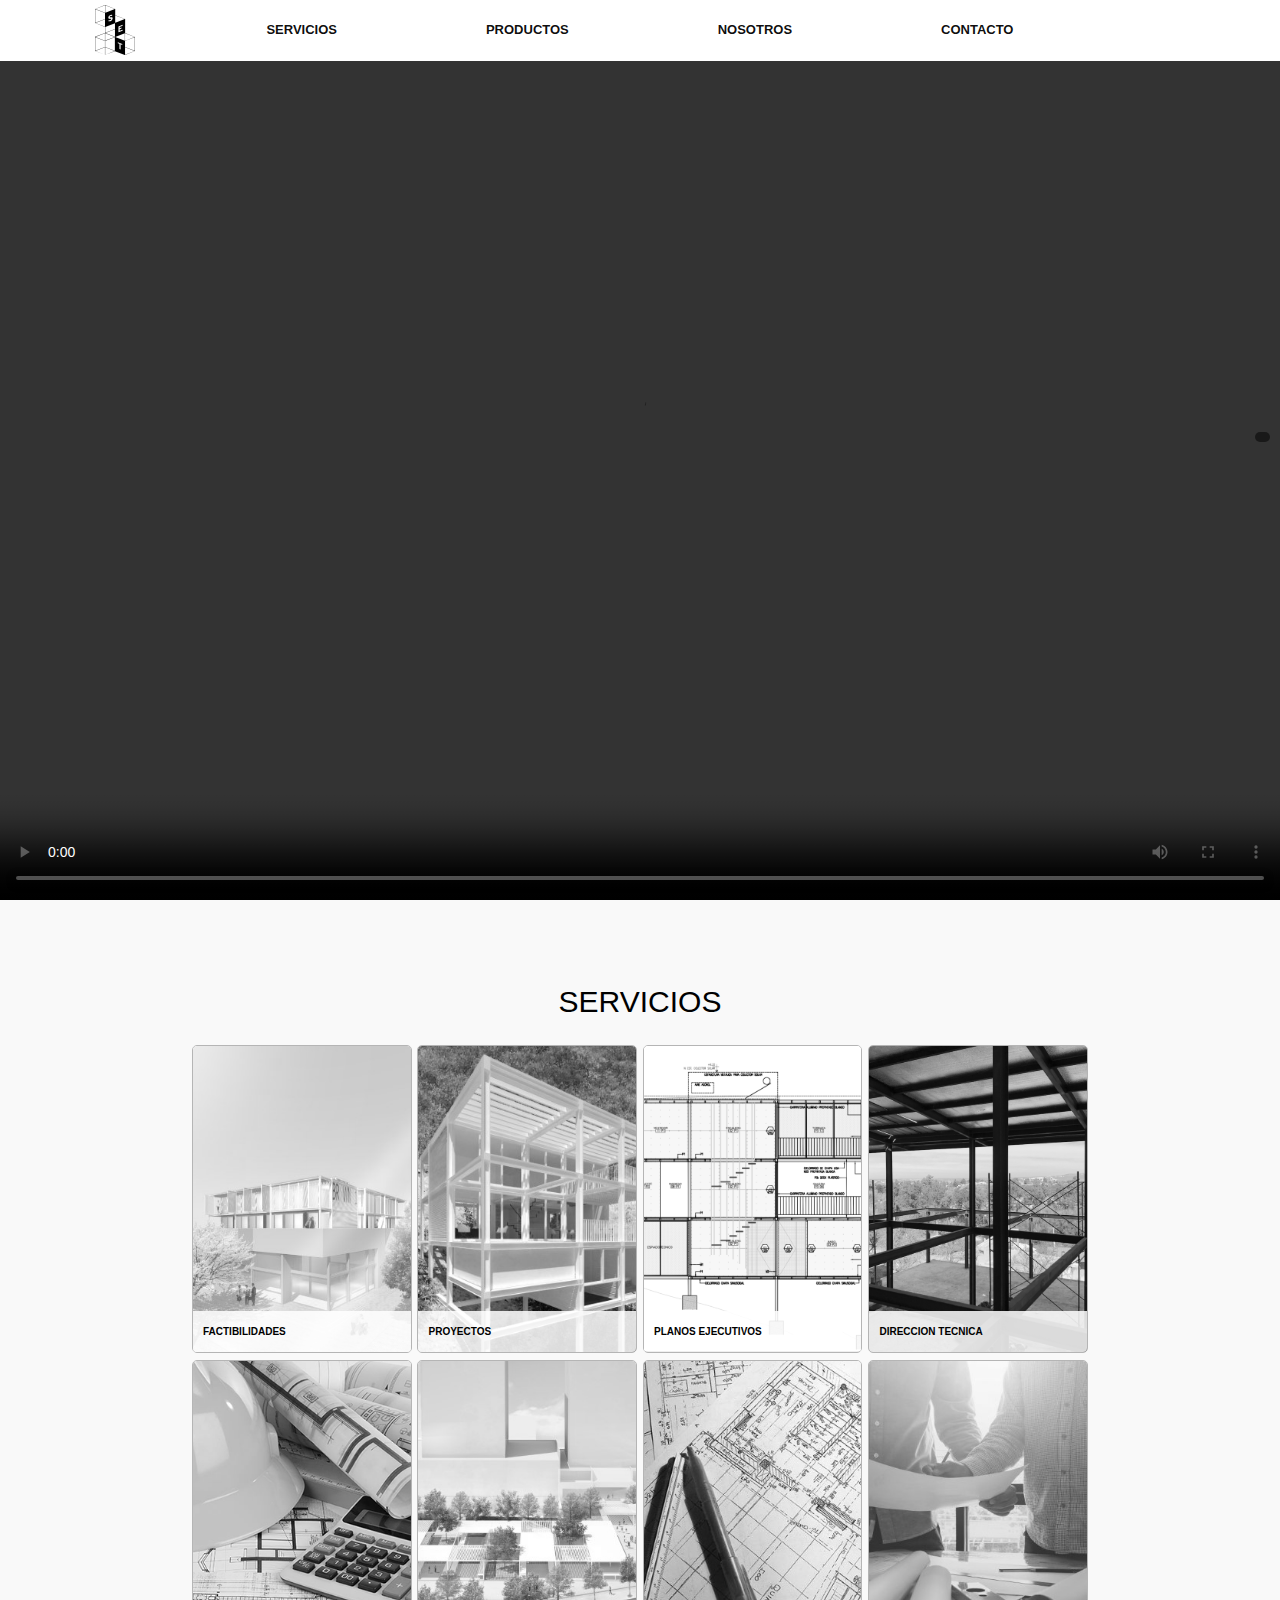
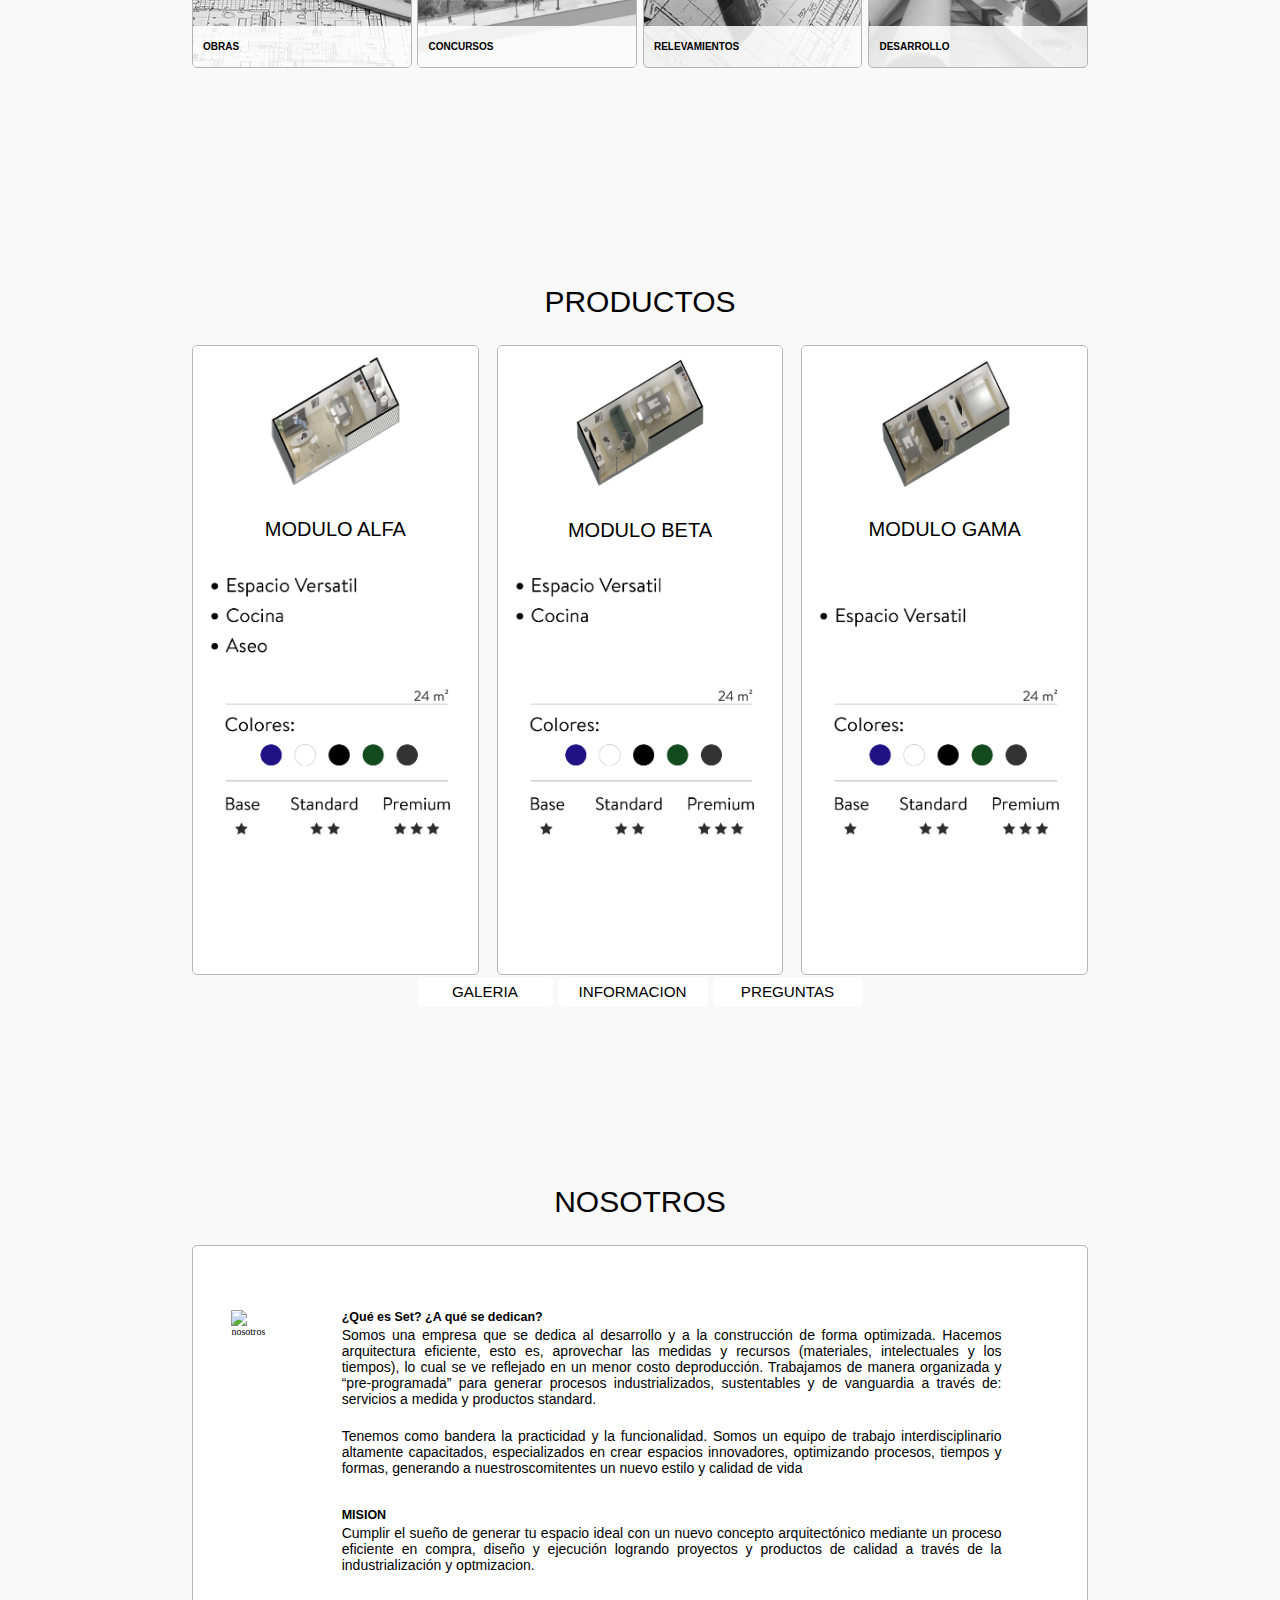
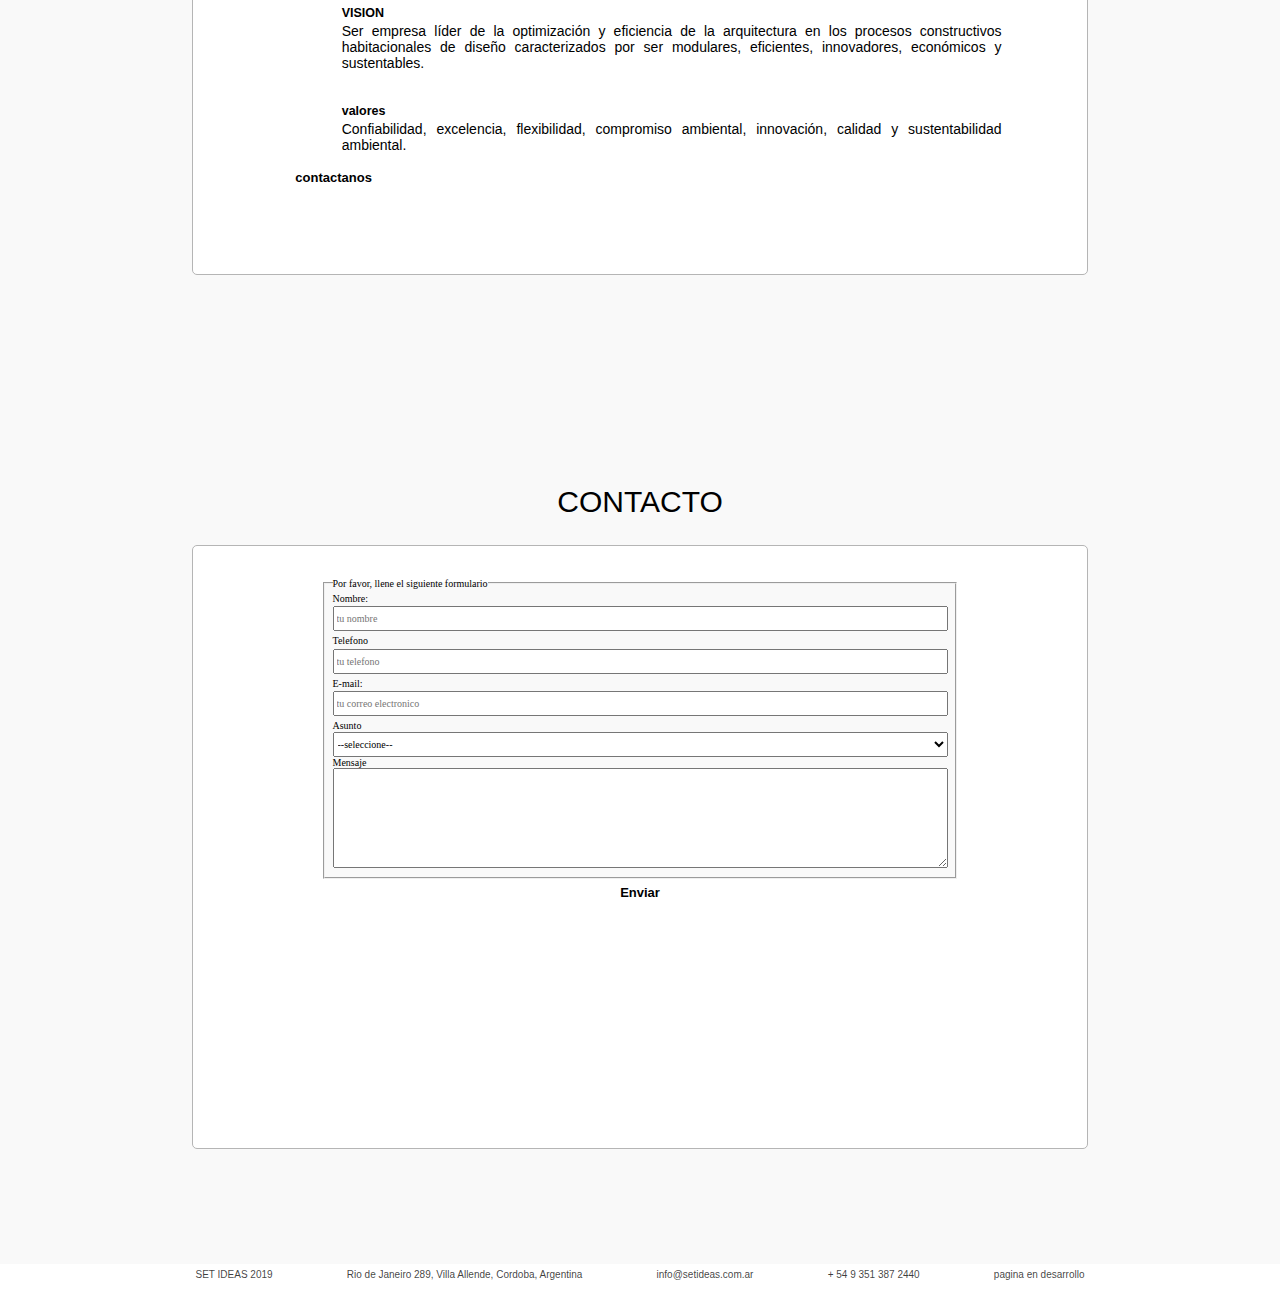
==== index.html @ 8ac25528 "pagina terminada" ====
<!DOCTYPE html>
<html lang="en">
    <head>
      <meta charset="UTF-8">
      <meta HTTP-EQUIV="Refresh" CONTENT="3600">
      <meta http-equiv="cache-control" content="no-cache"/>
      <meta name="viewport" content="width=device-width, initial-scale=1.0">
      <meta http-equiv="X-UA-Compatible" content="ie=edge">
      <script src="https://kit.fontawesome.com/c4a1bee649.js"></script>
      <script src="js/jquery-3.4.1.min.js"></script>
      <script src="js/lightbox.js"></script>
      <script src="js/functions.js"></script>
      <script>lightbox.option({'wrapAround': true})</script>
      <link rel="icon" type="image/png" href="img/setfiles/logo.png">
      <link rel="stylesheet" href="css/normalize.css">
      <link rel="stylesheet" href="css/lightbox.css">
      <link rel="stylesheet" type="text/css" href="css/style.css?1.0" media="all" >
      <title>SET.Ideas</title>
    </head>

    <body>
      <div class="barra">
        <a href="#" id="pos0">
          <img class="logo" src="img/setfiles/logo.svg" alt="set ideas">
        </a>
        <div class="contenedor-barra">
          <nav>
            <a href="#servicios" id="pos1" >servicios</a>
            <a href="#modulos" id="pos2" >productos</a>
            <a href="#nosotros" id="pos3" >nosotros</a>
            <a href="#contacto" id="pos4" >contacto</a>
          </nav>
        </div>
        <i class="fas fa-bars burger"></i>
      </div>

      <header>
        <div class="fondo"></div>
        <video class="video" loop autoplay controls>
          <source src="img/setfiles/SET.MP4" type="video/MP4">
          <source src="img/setfiles/SET.webm" type="video/webm">
          <source src="img/setfiles/SET.ogv" type="video/ogv">
        </video>
      </header>

      <div class="redes column">
        <a target="_blank" href="https://www.instagram.com/set.ideas/"><i class="fab fa-instagram"></i></a>
        <a target="_blank" href="https://www.facebook.com/setideas/"><i class="fab fa-facebook-square"></i></a>
        <a target="_blank" href="https://api.whatsapp.com/send?phone=5493513872440"><i class="fab fa-whatsapp"></i></a>
      </div>

      <section class="servicios" id="servicios">
        <div class="invisibilidad"></div>
        <h1 class="titulo-movil">servicios</h1>
        <div class="contenedor contenedor-cajas">

          <div class="caja foto columnas-4" id="factibilidades">
            <img src="img/setfiles/factibilidades.jpg" alt="">
            <h4>factibilidades</h4>
            <div class="scroll carpeta" style="display: none">

              <div class="galeria">
                <h3 class="texto-galeria">Edificio en altura</h3>
                <div class="imagenes" style="display: none">
                  <a href="img/galerias/1factibilidades/Edificioenaltura/EFA-PLANTA_page-0001.jpg" data-lightbox="Edificioenaltura">
                    <img src="img/thumbs/1factibilidades/Edificioenaltura/01.jpg" alt="">
                  </a>
                  <a href="img/galerias/1factibilidades/Edificioenaltura/EFA-RENDER-01.jpg" data-lightbox="Edificioenaltura">
                    <img src="img/thumbs/1factibilidades/Edificioenaltura/02.jpg" alt="">
                  </a>
                </div>
              </div>
              <!-- Edificioenaltura -->

              <div class="galeria">
                <h3 class="texto-galeria">Emprendimiento residencia</h3>
                <div class="imagenes" style="display: none">
                  <a href="img/galerias/1factibilidades/EmprendimientoResidencial/CRS-DPTOS_page-0001.jpg" data-lightbox="EmprendimientoResidencial">
                    <img src="img/thumbs/1factibilidades/EmprendimientoResidencial/01.jpg" alt="">
                  </a>
                  <a href="img/galerias/1factibilidades/EmprendimientoResidencial/CRS-JPG-01.jpg" data-lightbox="EmprendimientoResidencial">
                    <img src="img/thumbs/1factibilidades/EmprendimientoResidencial/02.jpg" alt="">
                  </a>
                  <a href="img/galerias/1factibilidades/EmprendimientoResidencial/CRS-PLANIMETRIA_page-0001.jpg" data-lightbox="EmprendimientoResidencial">
                    <img src="img/thumbs/1factibilidades/EmprendimientoResidencial/03.jpg" alt="">
                  </a>
                  <a href="img/galerias/1factibilidades/EmprendimientoResidencial/CRS-PLANIMETRIA-01_page-0001.jpg" data-lightbox="EmprendimientoResidencial">
                    <img src="img/thumbs/1factibilidades/EmprendimientoResidencial/04.jpg" alt="">
                  </a>
                  <a href="img/galerias/1factibilidades/EmprendimientoResidencial/CRS-PLANTA COMPLEJO_page-0001.jpg" data-lightbox="EmprendimientoResidencial">
                    <img src="img/thumbs/1factibilidades/EmprendimientoResidencial/05.jpg" alt="">
                  </a>
                  <a href="img/galerias/1factibilidades/EmprendimientoResidencial/CRS-PLANTAS_page-0001.jpg" data-lightbox="EmprendimientoResidencial">
                    <img src="img/thumbs/1factibilidades/EmprendimientoResidencial/06.jpg" alt="">
                  </a>
                  <a href="img/galerias/1factibilidades/EmprendimientoResidencial/CRS-SKP-DPTOS-02.jpg" data-lightbox="EmprendimientoResidencial">
                    <img src="img/thumbs/1factibilidades/EmprendimientoResidencial/07.jpg" alt="">
                  </a>
                  <a href="img/galerias/1factibilidades/EmprendimientoResidencial/CRS-SKP-DPTOS-07.jpg" data-lightbox="EmprendimientoResidencial">
                    <img src="img/thumbs/1factibilidades/EmprendimientoResidencial/08.jpg" alt="">
                  </a>
                  <a href="img/galerias/1factibilidades/EmprendimientoResidencial/CRS-SKP-DPTOS-09.jpg" data-lightbox="EmprendimientoResidencial">
                    <img src="img/thumbs/1factibilidades/EmprendimientoResidencial/09.jpg" alt="">
                  </a>
                </div>
              </div>
              <!-- EmprendimientoResidencial -->

              <div class="galeria">
                <h3 class="texto-galeria">factibilidad comercial</h3>
                <div class="imagenes" style="display: none">
                  <a href="img/galerias/1factibilidades/FactibilidadComercial/2.jpg" data-lightbox="FactibilidadComercial">
                    <img src="img/thumbs/1factibilidades/FactibilidadComercial/01.jpg" alt="">
                  </a>
                  <a href="img/galerias/1factibilidades/FactibilidadComercial/LCD-IMAGEN-01_nombre.jpg" data-lightbox="FactibilidadComercial">
                    <img src="img/thumbs/1factibilidades/FactibilidadComercial/02.jpg" alt="">
                  </a>
                  <a href="img/galerias/1factibilidades/FactibilidadComercial/LCD-IMAGEN-02.jpg" data-lightbox="FactibilidadComercial">
                    <img src="img/thumbs/1factibilidades/FactibilidadComercial/03.jpg" alt="">
                  </a>
                  <a href="img/galerias/1factibilidades/FactibilidadComercial/LCD-IMAGEN-03.jpg" data-lightbox="FactibilidadComercial">
                    <img src="img/thumbs/1factibilidades/FactibilidadComercial/04.jpg" alt="">
                  </a>
                </div>
              </div>
              <!-- FactibilidadComercial -->

            </div>
            <div class="scroll" style="display: none">
              <h4>factibilidades</h4>
              <p>Entendemos de normativas, ordenanzas y limitaciones de los lotes. Con ello, establecemos cual es el verdadero y más rentable plan de acción para cada sitio. Trabajamos para comprender cuáles son las reales posibilidades del lote y su máxima capacidad de apropiación</p>
            </div>
          </div>

          <div class="caja foto columnas-4" id="proyectos">
            <img src="img/setfiles/proyectos.jpg" alt="">
            <h4>proyectos</h4>
            <div class="scroll carpeta" style="display: none">

              <div class="galeria">
                <h3 class="texto-galeria">casa cumbres</h3>
                <div class="imagenes" style="display: none">
                  <a href="/img/galerias/2proyectos/CasaCumbres/CG_AXO_DESPIEZADA_page-0001.jpg" data-lightbox="CasaCumbres">
                    <img src="/img/thumbs/2proyectos/CasaCumbres/01.jpg" alt="">
                  </a>
                  <a href="/img/galerias/2proyectos/CasaCumbres/CG_AXO_page-0001.jpg" data-lightbox="CasaCumbres">
                    <img src="/img/thumbs/2proyectos/CasaCumbres/02.jpg" alt="">
                  </a>
                  <a href="/img/galerias/2proyectos/CasaCumbres/Exterior_03.jpg" data-lightbox="CasaCumbres">
                    <img src="/img/thumbs/2proyectos/CasaCumbres/03.jpg" alt="">
                  </a>
                  <a href="/img/galerias/2proyectos/CasaCumbres/IMG_1977.jpg" data-lightbox="CasaCumbres">
                    <img src="/img/thumbs/2proyectos/CasaCumbres/04.jpg" alt="">
                  </a>
                  <a href="/img/galerias/2proyectos/CasaCumbres/IMG_7592.jpg" data-lightbox="CasaCumbres">
                    <img src="/img/thumbs/2proyectos/CasaCumbres/05.jpg" alt="">
                  </a>
                  <a href="/img/galerias/2proyectos/CasaCumbres/IMG_7596.jpg" data-lightbox="CasaCumbres">
                    <img src="/img/thumbs/2proyectos/CasaCumbres/06.jpg" alt="">
                  </a>
                  <a href="/img/galerias/2proyectos/CasaCumbres/Interior_06.jpg" data-lightbox="CasaCumbres">
                    <img src="/img/thumbs/2proyectos/CasaCumbres/07.jpg" alt="">
                  </a>
                  <a href="/img/galerias/2proyectos/CasaCumbres/Interior_07.jpg" data-lightbox="CasaCumbres">
                    <img src="/img/thumbs/2proyectos/CasaCumbres/08.jpg" alt="">
                  </a>
                  <a href="/img/galerias/2proyectos/CasaCumbres/Interior_08.jpg" data-lightbox="CasaCumbres">
                    <img src="/img/thumbs/2proyectos/CasaCumbres/09.jpg" alt="">
                  </a>
                </div>
              </div>
              <!-- casa cumbres -->

              <div class="galeria">
                <h3 class="texto-galeria">casa lam</h3>
                <div class="imagenes" style="display: none">
                  <a href="/img/galerias/2proyectos/CasaLam/2016-03-15 10.54.00.jpg" data-lightbox="casalam">
                    <img src="/img/thumbs/2proyectos/CasaLam/01.jpg" alt="">
                  </a>
                  <a href="/img/galerias/2proyectos/CasaLam/CASA LAM FOTO 1.jpg" data-lightbox="casalam">
                    <img src="/img/thumbs/2proyectos/CasaLam/02.jpg" alt="">
                  </a>
                  <a href="/img/galerias/2proyectos/CasaLam/CASA LAM INTERIOR.jpg" data-lightbox="casalam">
                    <img src="/img/thumbs/2proyectos/CasaLam/03.jpg" alt="">
                  </a>
                  <a href="/img/galerias/2proyectos/CasaLam/CASA LAM PLANTA.jpg" data-lightbox="casalam">
                    <img src="/img/thumbs/2proyectos/CasaLam/04.jpg" alt="">
                  </a>
                  <a href="/img/galerias/2proyectos/CasaLam/Foto 26-8-17 12 47 47.jpg" data-lightbox="casalam">
                    <img src="/img/thumbs/2proyectos/CasaLam/05.jpg" alt="">
                  </a>
                  <a href="/img/galerias/2proyectos/CasaLam/Foto 26-8-17 12 49 15.jpg" data-lightbox="casalam">
                    <img src="/img/thumbs/2proyectos/CasaLam/06.jpg" alt="">
                  </a>
                </div>
              </div>
              <!-- casalam -->

              <div class="galeria">
                <h3 class="texto-galeria">casa montaña</h3>
                <div class="imagenes" style="display: none">
                  <a href="/img/galerias/2proyectos/Casamontana/00-CTG_page-0001.jpg" data-lightbox="casamontaña">
                    <img src="/img/thumbs/2proyectos/Casamontana/01.jpg" alt="">
                  </a>
                  <a href="/img/galerias/2proyectos/Casamontana/01_CTG _page-0001.jpg" data-lightbox="casamontaña">
                    <img src="/img/thumbs/2proyectos/Casamontana/02.jpg" alt="">
                  </a>
                  <a href="/img/galerias/2proyectos/Casamontana/1.jpg" data-lightbox="casamontaña">
                    <img src="/img/thumbs/2proyectos/Casamontana/03.jpg" alt="">
                  </a>
                  <a href="/img/galerias/2proyectos/Casamontana/02_CTG _page-0001.jpg" data-lightbox="casamontaña">
                    <img src="/img/thumbs/2proyectos/Casamontana/04.jpg" alt="">
                  </a>
                  <a href="/img/galerias/2proyectos/Casamontana/03_CTG _page-0001.jpg" data-lightbox="casamontaña">
                    <img src="/img/thumbs/2proyectos/Casamontana/05.jpg" alt="">
                  </a>
                  <a href="/img/galerias/2proyectos/Casamontana/09-CTG-SKP-27-03_03.jpg" data-lightbox="casamontaña">
                    <img src="/img/thumbs/2proyectos/Casamontana/06.jpg" alt="">
                  </a>
                  <a href="/img/galerias/2proyectos/Casamontana/09-CTG-SKP-27-03_04.jpg" data-lightbox="casamontaña">
                    <img src="/img/thumbs/2proyectos/Casamontana/07.jpg" alt="">
                  </a>
                  <a href="/img/galerias/2proyectos/Casamontana/CGT-RENDER-01.jpg" data-lightbox="casamontaña">
                    <img src="/img/thumbs/2proyectos/Casamontana/08.jpg" alt="">
                  </a>
                  <a href="/img/galerias/2proyectos/Casamontana/CGT-RENDER-03.jpg" data-lightbox="casamontaña">
                    <img src="/img/thumbs/2proyectos/Casamontana/09.jpg" alt="">
                  </a>
                  <a href="/img/galerias/2proyectos/Casamontana/CGT-RENDER-04.jpg" data-lightbox="casamontaña">
                    <img src="/img/thumbs/2proyectos/Casamontana/10.jpg" alt="">
                  </a>
                  <a href="/img/galerias/2proyectos/Casamontana/CGT-RENDER-05.jpg" data-lightbox="casamontaña">
                    <img src="/img/thumbs/2proyectos/Casamontana/11.jpg" alt="">
                  </a>
                  <a href="/img/galerias/2proyectos/Casamontana/CGT-RENDER-06.jpg" data-lightbox="casamontaña">
                    <img src="/img/thumbs/2proyectos/Casamontana/12.jpg" alt="">
                  </a>
                  <a href="/img/galerias/2proyectos/Casamontana/Untitled_page-0001.jpg" data-lightbox="casamontaña">
                    <img src="/img/thumbs/2proyectos/Casamontana/13.jpg" alt="">
                  </a>
                </div>
              </div>
              <!-- casamontaña -->

              <div class="galeria">
                <h3 class="texto-galeria">casa sandrini</h3>
                <div class="imagenes" style="display: none">
                  <a href="img/galerias/2proyectos/CasaSandrini/2017-09-22 14.53.23 copia.jpg" data-lightbox="casasandrini">
                    <img src="img/thumbs/2proyectos/CasaSandrini/01.jpg" alt="">
                  </a>
                  <a href="img/galerias/2proyectos/CasaSandrini/2017-09-22 14.55.56.jpg" data-lightbox="casasandrini">
                    <img src="img/thumbs/2proyectos/CasaSandrini/02.jpg" alt="">
                  </a>
                  <a href="img/galerias/2proyectos/CasaSandrini/2017-09-22 14.56.56.jpg" data-lightbox="casasandrini">
                    <img src="img/thumbs/2proyectos/CasaSandrini/03.jpg" alt="">
                  </a>
                  <a href="img/galerias/2proyectos/CasaSandrini/Foto 7-6-17 12 46 42.jpg" data-lightbox="casasandrini">
                    <img src="img/thumbs/2proyectos/CasaSandrini/04.jpg" alt="">
                  </a>
                  <a href="img/galerias/2proyectos/CasaSandrini/Foto 14-7-17 13 11 50.jpg" data-lightbox="casasandrini">
                    <img src="img/thumbs/2proyectos/CasaSandrini/05.jpg" alt="">
                  </a>
                  <a href="img/galerias/2proyectos/CasaSandrini/Foto 17-8-17 11 05 18.jpg" data-lightbox="casasandrini">
                    <img src="img/thumbs/2proyectos/CasaSandrini/06.jpg" alt="">
                  </a>
                  <a href="img/galerias/2proyectos/CasaSandrini/PHOTO-2019-10-15-22-06-37 3.jpg" data-lightbox="casasandrini">
                    <img src="img/thumbs/2proyectos/CasaSandrini/07.jpg" alt="">
                  </a>
                  <a href="img/galerias/2proyectos/CasaSandrini/PHOTO-2019-10-15-22-06-46 4.jpg" data-lightbox="casasandrini">
                    <img src="img/thumbs/2proyectos/CasaSandrini/08.jpg" alt="">
                  </a>
                </div>
              </div>
              <!-- casasandrini -->

              <div class="galeria">
                <h3 class="texto-galeria">casa villa allende</h3>
                <div class="imagenes" style="display: none">
                </div>
              </div>
              <!-- casava -->

              <div class="galeria">
                <h3 class="texto-galeria">duplex en La Catalina</h3>
                <div class="imagenes" style="display: none">
                  <a href="img/galerias/2proyectos/DuplexCatalina/01.jpg" data-lightbox="duplexcatalina">
                    <img src="img/thumbs/2proyectos/DuplexCatalina/01.jpg" alt="">
                  </a>
                  <a href="img/galerias/2proyectos/DuplexCatalina/02.jpg" data-lightbox="duplexcatalina">
                    <img src="img/thumbs/2proyectos/DuplexCatalina/02.jpg" alt="">
                  </a>
                  <a href="img/galerias/2proyectos/DuplexCatalina/03.jpg" data-lightbox="duplexcatalina">
                    <img src="img/thumbs/2proyectos/DuplexCatalina/03.jpg" alt="">
                  </a>
                  <a href="img/galerias/2proyectos/DuplexCatalina/04.jpg" data-lightbox="duplexcatalina">
                    <img src="img/thumbs/2proyectos/DuplexCatalina/04.jpg" alt="">
                  </a>
                  <a href="img/galerias/2proyectos/DuplexCatalina/05.jpg" data-lightbox="duplexcatalina">
                    <img src="img/thumbs/2proyectos/DuplexCatalina/05.jpg" alt="">
                  </a>
                  <a href="img/galerias/2proyectos/DuplexCatalina/06.jpg" data-lightbox="duplexcatalina">
                    <img src="img/thumbs/2proyectos/DuplexCatalina/06.jpg" alt="">
                  </a>
                  <a href="img/galerias/2proyectos/DuplexCatalina/07.jpg" data-lightbox="duplexcatalina">
                    <img src="img/thumbs/2proyectos/DuplexCatalina/07.jpg" alt="">
                  </a>
                  <a href="img/galerias/2proyectos/DuplexCatalina/08.jpg" data-lightbox="duplexcatalina">
                    <img src="img/thumbs/2proyectos/DuplexCatalina/08.jpg" alt="">
                  </a>
                  <a href="img/galerias/2proyectos/DuplexCatalina/09.jpg" data-lightbox="duplexcatalina">
                    <img src="img/thumbs/2proyectos/DuplexCatalina/09.jpg" alt="">
                  </a>
                  <a href="img/galerias/2proyectos/DuplexCatalina/10.jpg" data-lightbox="duplexcatalina">
                    <img src="img/thumbs/2proyectos/DuplexCatalina/10.jpg" alt="">
                  </a>
                </div>
              </div>
              <!-- duplexcatalina-->

              <div class="galeria">
                <h3 class="texto-galeria">duplex en La Docta</h3>
                <div class="imagenes" style="display: none">
                  <a href="img/galerias/2proyectos/DuplexDocta/01.png" data-lightbox="duplexdocta">
                    <img src="img/thumbs/2proyectos/DuplexDocta/01.png" alt="">
                  </a>
                  <a href="img/galerias/2proyectos/DuplexDocta/02.png" data-lightbox="duplexdocta">
                    <img src="img/thumbs/2proyectos/DuplexDocta/02.png" alt="">
                  </a>
                  <a href="img/galerias/2proyectos/DuplexDocta/03.jpg" data-lightbox="duplexdocta">
                    <img src="img/thumbs/2proyectos/DuplexDocta/03.jpg" alt="">
                  </a>
                  <a href="img/galerias/2proyectos/DuplexDocta/04.jpg" data-lightbox="duplexdocta">
                    <img src="img/thumbs/2proyectos/DuplexDocta/04.jpg" alt="">
                  </a>
                </div>
              </div>
              <!-- duplexdocta -->

              <div class="galeria">
                <h3 class="texto-galeria">local en La Docta</h3>
                <div class="imagenes" style="display: none">
                  <!-- <a href="" data-lightbox="">
                    <img src="" alt="">
                  </a> -->
                </div>
              </div>
              <!-- localdocta -->

              <div class="galeria">
                <h3 class="texto-galeria">MicroGreen</h3>
                <div class="imagenes" style="display: none">
                  <!-- <a href="" data-lightbox="">
                    <img src="" alt="">
                  </a> -->
                </div>
              </div>
              <!-- microgreen -->

            </div>
            <div class="scroll" style="display: none">
              <h4>proyectos</h4>
              <p>Nos gusta lo especifico, el trato personal y la respuesta única para cada pedido. Entendemos que cada persona es un mundo y que cada mundo tiene sus reglas y visiones. Desarrollamos diseños específicos para clientes específicos que tienen como objetivo un proyecto a medida.</p>
            </div>
          </div>

          <div class="caja foto columnas-4" id="ejecucion">
            <img src="img/setfiles/portadaejecucion.png" alt="">
            <h4>planos ejecutivos</h4>
            <div class="scroll carpeta" style="display: none">

              <div class="galeria">
                <h3 class="texto-galeria">CTG</h3>
                <div class="imagenes" style="display: none">
                  <a href="img/galerias/3planosejecutivos/CTG/01.jpg" data-lightbox="ctg">
                    <img src="img/thumbs/3planosejecutivos/CTG/01.jpg" alt="">
                  </a>
                  <a href="img/galerias/3planosejecutivos/CTG/02.jpg" data-lightbox="ctg">
                    <img src="img/thumbs/3planosejecutivos/CTG/02.jpg" alt="">
                  </a>
                  <a href="img/galerias/3planosejecutivos/CTG/03.jpg" data-lightbox="ctg">
                    <img src="img/thumbs/3planosejecutivos/CTG/03.jpg" alt="">
                  </a>
                  <a href="img/galerias/3planosejecutivos/CTG/04.jpg" data-lightbox="ctg">
                    <img src="img/thumbs/3planosejecutivos/CTG/04.jpg" alt="">
                  </a>
                  <a href="img/galerias/3planosejecutivos/CTG/05.jpg" data-lightbox="ctg">
                    <img src="img/thumbs/3planosejecutivos/CTG/05.jpg" alt="">
                  </a>
                  <a href="img/galerias/3planosejecutivos/CTG/06.jpg" data-lightbox="ctg">
                    <img src="img/thumbs/3planosejecutivos/CTG/06.jpg" alt="">
                  </a>
                  <a href="img/galerias/3planosejecutivos/CTG/07.jpg" data-lightbox="ctg">
                    <img src="img/thumbs/3planosejecutivos/CTG/07.jpg" alt="">
                  </a>
                </div>
              </div>
              <!-- ctg -->

            </div>
            <div class="scroll" style="display: none">
              <h4>planos ejecutivos</h4>
              <p>Desarrollamos el total de un proyecto de arquitectura e ingeniería ejecutiva para que el mismo pueda ser computado, cotizado y construido en todos los aspectos generales y particulares de la obra. Trabajamos desde la arquitectura, toda la información necesaria para la correcta interpretación por parte de las partes ejecutoras de los distintos rubros. Ya sea para proyectos propios, de terceros, nacionales o del extranjero</p>
            </div>
          </div>

          <div class="caja foto columnas-4" id="direccionTecnica">
            <img src="img/setfiles/Portadadt.png" alt="">
            <h4>direccion tecnica</h4>
            <div class="scroll carpeta" style="display: none">

              <div class="galeria">
                <h3 class="texto-galeria"></h3>
                <div class="imagenes" style="display: none">
                  <a href="" data-lightbox="">
                    <img src="" alt="">
                  </a>
                </div>
              </div>

            </div>
            <div class="scroll" style="display: none">
              <h4>direccion y conduccion tecnica de obra</h4>
              <p>Como pilar fundamental del buen resultado, la ejecución de una obra es crucial, dirigimos tanto obras propias como de terceros. Aseguramos llegar a buenos puertos en tiempo y forma gracias a un buen planeamiento y logística de la obra.</p>
            </div>
          </div>

          <div class="caja foto columnas-4" id="obras">
            <img src="img/setfiles/portadaadministracion.png" alt="">
            <h4>obras</h4>
            <div class="scroll carpeta" style="display: none">

              <div class="galeria">
                <h3 class="texto-galeria"></h3>
                <div class="imagenes" style="display: none">
                  <a href="" data-lightbox="">
                    <img src="" alt="">
                  </a>
                </div>
              </div>

            </div>
            <div class="scroll" style="display: none">
              <h4>administracion de obra</h4>
              <p>Somos prácticos, eficientes, ahorrativos. Eso se ve reflejados en la administración tanto de obras propias como de terceros. Ponerle vocación a los números, nos ha dado buenos resultados asi que con eso vamos.</p>
            </div>
          </div>

          <div class="caja foto columnas-4" id="concursos">
            <img src="img/setfiles/portadaconcursos.jpg" alt="">
            <h4>concursos</h4>
            <div class="scroll carpeta" style="display: none">

              <div class="galeria">
                <h3 class="texto-galeria">Museo salon Rizzuto</h3>
                <div class="imagenes" style="display: none">
                  <a href="" data-lightbox="museorizzuto">
                    <img src="" alt="">
                  </a>
                </div>
              </div>
              <!-- museorizzuto -->

              <div class="galeria">
                <h3 class="texto-galeria">Plaza de los artesanos Carlos Paz</h3>
                <div class="imagenes" style="display: none">
                  <a href="" data-lightbox="plazadeartesanoscp">
                    <img src="" alt="">
                  </a>
                </div>
              </div>
              <!-- plazadeartesanoscp -->

              <div class="galeria">
                <h3 class="texto-galeria">Concurso Reina Fabiola</h3>
                <div class="imagenes" style="display: none">
                  <a href="" data-lightbox="reinafabiola">
                    <img src="" alt="">
                  </a>
                </div>
              </div>
              <!-- reinafabiola -->

            </div>
            <div class="scroll" style="display: none">
              <h4>concursos publicos</h4>
              <p>Es nuestro deber, es nuestra pasión. Los concursos son nuestro aporte a la sociedad en la que vivimos, es donde nos jugamos a dar lo mejor de nosotros, para lo mejor de nuestro entorno y el lugar donde proyectamos. Sabemos que a veces se gana, otras se pierde, pero siempre se aprende</p>
            </div>
          </div>

          <div class="caja foto columnas-4" id="relevamientos">
            <img src="img/setfiles/portadarelevamientos.jpg" alt="">
            <h4>relevamientos</h4>
            <div class="scroll carpeta" style="display: none">

              <div class="galeria">
                <h3 class="texto-galeria"></h3>
                <div class="imagenes" style="display: none">
                  <a href="" data-lightbox="">
                    <img src="" alt="">
                  </a>
                </div>
              </div>

            </div>
            <div class="scroll" style="display: none">
              <h4>relevamientos y tramites de gestion legal</h4>
              <p>Quizás suene tedioso, pero son herramientas que al pasar hemos automatizado, y hoy disfrutamos. Hacemos todo todo de planos y presentaciones, sabiendo que de esta forma podemos facilitar el ordenamiento de mucha gente y sus inmuebles.</p>
            </div>
          </div>

          <div class="caja foto columnas-4" id="desarrollo">
            <img src="img/setfiles/portadadesarrollo.jpg" alt="">
            <h4>desarrollo</h4>
            <div class="scroll carpeta" style="display: none">

              <div class="galeria">
                <h3 class="texto-galeria"></h3>
                <div class="imagenes" style="display: none">
                  <a href="" data-lightbox="">
                    <img src="" alt="">
                  </a>
                </div>
              </div>

            </div>
            <div class="scroll" style="display: none">
              <h4>desarrollos inmobiliarios</h4>
              <p>Fundamental aporte que integra todos los agentes de esta profesión. Consideramos que aquí tenemos nuestro lugar, nuestra visión se puede reflejar en un negocio rentable, en una nueva mirada de la arquitectura comercial y la forma de hacer rentable un lote desde nuestro ingenio y capacidad de detectar nuevas oportunidades</p>
            </div>
          </div>

        </div>
      </section>

      <section class="modulos" id="modulos">
        <div class="invisibilidad"></div>
        <h1 class="titulo-movil">productos</h1>

        <div class="contenedor contenedor-cajas"  style="display: none">
          <div class="caja fullwidth scroll caja-informacion">
            <h1>informacion de productos</h1>
            <p>Un módulo habitacional es un espacio habitable y transportable, de entrega inmediata y equilibrio en precio/ calidad.<br>Realizados con materiales eco sustentables que te permiten cuidar, junto a nosotros, el medio ambiente.</p>
            <div class="informacion">
              <div class="columnas-1">
                <img src="img/01.png" alt="">
              </div>
              <div class="columnas-1">
                <img src="img/02.png" alt="">
              </div>
              <div class="columnas-1">
                <img src="img/03.png" alt="">
              </div>
              <div class="columnas-1">
                <img src="img/04.png" alt="">
              </div>
              <div class="columnas-1">
                <img src="img/05.png" alt="">
              </div>
              <div class="columnas-1">
                <img src="img/06.png" alt="">
              </div>
              <div class="columnas-1">
                <img src="img/07.png" alt="">
              </div>
              <div class="columnas-1">
                <img src="img/08.png" alt="">
              </div>
            </div>
          </div>
          <div class="botonera">
            <div class="boton ver-galeria">
              <h3>galeria</h3>
            </div>
            <div class="boton ver-mas">
              <h3>atras</h3>
            </div>
            <div class="boton ver-preguntas">
              <h3>preguntas</h3>
            </div>
          </div>
        </div>

        <div class="contenedor contenedor-cajas">

          <div class="caja reducida hover columnas-3" id="moduloAlfa">
            <div class="no-margin">
              <img src="img/setfiles/alfa.png" alt="Modulo 'Alfa'" class="imgmods">
              <h4 class="tituloModulos">modulo alfa</h4>
              <div class="propiedades">
                <img src="img/setfiles/ALFA1.png" alt="">
                <img src="img/setfiles/recursos.png" alt="">
              </div>
            </div>
            <div class="scroll" style="display: none">
              <h4>modulo alfa</h4>
              <p>EL modulo ALFA es el ideal multifunción. Es el “core” de multiples proyectos, sueños y oportunidades.</br>Es quien puede facilitar multiples apropiaciones: oficinas, casa, refugios, quinchos, talleres, entre multiples oportunidades ya que cuenta con una cocina, un baño y un espacio versátil libre de apropiarse como deseen.</p>
              <img src="img/setfiles/fotoALFA.jpg" alt="">
            </div>
          </div>

          <div class="caja reducida hover columnas-3" id="moduloBeta">
            <div class="no-margin">
              <img src="img/setfiles/beta.png" alt="Modulo 'Beta'" class="imgmods">
              <h4 class="tituloModulos">modulo beta</h4>
              <div class="propiedades">
                <img src="img/setfiles/BETA1.png" alt="">
                <img src="img/setfiles/recursos.png" alt="">
              </div>
            </div>
            <div class="scroll" style="display: none">
              <h4>modulo beta</h4>
              <p>EL modulo BETA es un una pieza clave por si misma o como parte de un conjunto mayor.</br>Posee un amplio espacio versátil y una kitchenet.</br>Nuestra imaginación es grande, pero algunos de los usos sugeridos son: quinchos, talleres, puestos gastronómicos, oficinas, puntos de venta, entre otros</p>
              <img src="img/setfiles/fotoBETA.jpg" alt="">
            </div>
          </div>

          <div class="caja reducida hover columnas-3" id="moduloGamma">
            <div class="no-margin">
              <img src="img/setfiles/gama.png" alt="Modulo 'Gamma'" class="imgmods">
              <h4 class="tituloModulos">modulo gama</h4>
              <div class="propiedades">
                <img src="img/setfiles/GAMA1.png" alt="">
                <img src="img/setfiles/recursos.png" alt="">
              </div>
            </div>
            <div class="scroll" style="display: none">
              <h4>modulo gama</h4>
              <p>EL modulo GAMA es el caballito de toda batalla, es aquel modulo capaz de ser TODO, es más versátil de todos los modelos, es quien concretará los  sueños de todos y quien podrá mutar en el tiempo con mayor facilidad.</br>Se trata de un único espacio multifunción. Libre y amplio, puede recibir desde una habitación hasta una tienda de ropa, puede ser un quincho, una oficina, una casa, un atelier, un cuarto de herramientas o una expansión de un espacio existente.</p>
              <img src="img/setfiles/fotoGAMA.jpg" alt="">
              <!-- esto es todo grafico -->
            </div>
          </div>

          <div class="botonera">
            <div class="boton ver-galeria">
              <h3>galeria</h3>
            </div>
            <div class="boton ver-info">
              <h3>informacion</h3>
            </div>
            <div class="boton ver-preguntas">
              <h3>preguntas</h3>
            </div>
          </div>

        </div>

        <div class="contenedor contenedor-cajas"  style="display: none">
          <div class="caja fullwidth">
            <h3>Galeria de agrupaciones</h3>
            <div class="scroll agrupaciones">
              <a href="img/galerias/galeriaagrupaciones/01.jpg" data-lightbox="galeriadeagrupaciones">
                <img src="img/thumbs/galeriaagrupaciones/01.jpg" alt="">
              </a>
              <a href="img/galerias/galeriaagrupaciones/02.jpg" data-lightbox="galeriadeagrupaciones">
                <img src="img/thumbs/galeriaagrupaciones/02.jpg" alt="">
              </a>
              <a href="img/galerias/galeriaagrupaciones/03.jpg" data-lightbox="galeriadeagrupaciones">
                <img src="img/thumbs/galeriaagrupaciones/03.jpg" alt="">
              </a>
              <a href="img/galerias/galeriaagrupaciones/04.jpg" data-lightbox="galeriadeagrupaciones">
                <img src="img/thumbs/galeriaagrupaciones/04.jpg" alt="">
              </a>
              <a href="img/galerias/galeriaagrupaciones/05.jpg" data-lightbox="galeriadeagrupaciones">
                <img src="img/thumbs/galeriaagrupaciones/05.jpg" alt="">
              </a>
              <a href="img/galerias/galeriaagrupaciones/06.jpg" data-lightbox="galeriadeagrupaciones">
                <img src="img/thumbs/galeriaagrupaciones/06.jpg" alt="">
              </a>
              <a href="img/galerias/galeriaagrupaciones/07.jpg" data-lightbox="galeriadeagrupaciones">
                <img src="img/thumbs/galeriaagrupaciones/07.jpg" alt="">
              </a>
              <a href="img/galerias/galeriaagrupaciones/08.jpg" data-lightbox="galeriadeagrupaciones">
                <img src="img/thumbs/galeriaagrupaciones/08.jpg" alt="">
              </a>
              <a href="img/galerias/galeriaagrupaciones/09.jpg" data-lightbox="galeriadeagrupaciones">
                <img src="img/thumbs/galeriaagrupaciones/09.jpg" alt="">
              </a>
              <a href="img/galerias/galeriaagrupaciones/10.jpg" data-lightbox="galeriadeagrupaciones">
                <img src="img/thumbs/galeriaagrupaciones/10.jpg" alt="">
              </a>
              <a href="img/galerias/galeriaagrupaciones/11.jpg" data-lightbox="galeriadeagrupaciones">
                <img src="img/thumbs/galeriaagrupaciones/11.jpg" alt="">
              </a>
              <a href="img/galerias/galeriaagrupaciones/12.jpg" data-lightbox="galeriadeagrupaciones">
                <img src="img/thumbs/galeriaagrupaciones/12.jpg" alt="">
              </a>
              <a href="img/galerias/galeriaagrupaciones/13.jpg" data-lightbox="galeriadeagrupaciones">
                <img src="img/thumbs/galeriaagrupaciones/13.jpg" alt="">
              </a>
              <a href="img/galerias/galeriaagrupaciones/14.jpg" data-lightbox="galeriadeagrupaciones">
                <img src="img/thumbs/galeriaagrupaciones/14.jpg" alt="">
              </a>
              <a href="img/galerias/galeriaagrupaciones/15.jpg" data-lightbox="galeriadeagrupaciones">
                <img src="img/thumbs/galeriaagrupaciones/15.jpg" alt="">
              </a>
              <a href="img/galerias/galeriaagrupaciones/16.jpg" data-lightbox="galeriadeagrupaciones">
                <img src="img/thumbs/galeriaagrupaciones/16.jpg" alt="">
              </a>
              <a href="img/galerias/galeriaagrupaciones/17.jpg" data-lightbox="galeriadeagrupaciones">
                <img src="img/thumbs/galeriaagrupaciones/17.jpg" alt="">
              </a>
              <a href="img/galerias/galeriaagrupaciones/18.jpg" data-lightbox="galeriadeagrupaciones">
                <img src="img/thumbs/galeriaagrupaciones/18.jpg" alt="">
              </a>
              <a href="img/galerias/galeriaagrupaciones/19.jpg" data-lightbox="galeriadeagrupaciones">
                <img src="img/thumbs/galeriaagrupaciones/19.jpg" alt="">
              </a>
              <a href="img/galerias/galeriaagrupaciones/20.jpg" data-lightbox="galeriadeagrupaciones">
                <img src="img/thumbs/galeriaagrupaciones/20.jpg" alt="">
              </a>
              <a href="img/galerias/galeriaagrupaciones/21.jpg" data-lightbox="galeriadeagrupaciones">
                <img src="img/thumbs/galeriaagrupaciones/21.jpg" alt="">
              </a>
            </div>
          </div>

          <div class="botonera">
            <div class="boton ver-mas">
              <h3>atras</h3>
            </div>
            <div class="boton ver-info">
              <h3>informacion</h3>
            </div>
            <div class="boton ver-preguntas">
              <h3>preguntas</h3>
            </div>
          </div>

        </div>

        <div class="contenedor contenedor-cajas"  style="display: none">
          <div class="caja fullwidth scroll caja-informacion">
            <h1>preguntas frecuentes</h1>
            <h3 class="bold">¿Qué es Set? ¿A qué se dedican?</h3>
            <p>Somos una empresa que se dedica al desarrollo de la construcción optimizada. Hacemos arquitectura eficiente, esto es, aprovechamos las medidas y recursos (materiales, humanos, y tiempo), lo cual se ve reflejado en un menor costo de producción.</p>
            <p>Generamos procesos industrializados eficientes, sustentables y de vanguardia a través de factibilidades, diseños, concursos y construcción. Ofrecemos servicios a medida y productos standard.</p>
            <h3 class="bold">¿Qué es un proceso industrializado?</h3>
            <p>En el campo de la construcción, y para nosotros, esto significa aprovechar al máximo las prestaciones y medidas de los materiales del mercado. Los utilizamos de manera organizada y “pre-programada” así se puede lograr un producto de alta calidad, eficiencia y optimización en los tiempos y costos.
            <h3 class="bold">¿Qué es un módulo habitacional?</h3>
            <p>Un módulo habitacional es un espacio habitable y transportable, de entrega inmediata y equilibrio en precio/ calidad.Los mismos están realizados con materiales eco sustentables, es decir, reciclados que te permiten cuidar, junto a nosotros, el medio ambiente. Para ello, hemos desarrollado una medida standard que optimiza al máximo los materiales del mercado, generando cero desperdicio. Las medidas son 3x8mtrs. Asimismo, los materiales utilizados poseen garantías técnicas y estructurales con controles de calidad y terminación.</p>
            <p>Hacemos tu vida más simple ya que lo entregamos listo para habitar, es decir que lo construimos en nuestras instalaciones y luego lo llevas a donde quieras. Ante cualquier otra duda, estamos a disposición.</p>
            <h3 class="bold">¿Qué costos tienen?</h3>
            <p>Todo depende de la idea que tengas en mente. Escribinos y presupuestamos tu proyecto.</p>
            <p>También podes dejarnos tu número de teléfono y te contactamos a la brevedad. O bien, comunícate con nosotros al 351 3872440.</p>
            <h3 class="bold">¿Qué diferencia tiene con un contenedor?</h3>
            <p>Un contenedor marítimo está hecho para objetos. En cambio, el módulo habitacional está pensado para personas. Es por eso que optamos por diseñar un módulo de 3 mts interior (mínimo según código de edificación) con el fin de poder aprobarse por toda jurisdicción.</p>
            <p>Los materiales son ecológicos y los utilizamos de una forma más eficiente, ya que es específica para este fin.</p>
            <h3 class="bold">¿Me pueden diseñar una casa a medida?</h3>
            <p>Sí, claro. Con nuestros métodos y tecnologías logramos que tengas tu espacio en tiempo y forma sin sorpresas ni letra chica, no importa lo que sea.</p>
            <p>Industrializamos los procesos de construcción, es decir hacemos que pases del encargo al uso directamente.</p>
            <p>Nos entusiasma resolver cualquier desafío que se nos presente desde una lógica puesta en la optimización de los recursos.</p>
            <h3 class="bold">¿Cómo son los materiales?</h3>
            <p>Los materiales son ecológicos y te permiten cuidar, junto a nosotros, el medio ambiente. La composición es a base de acero con perfiles estructurales y plegados. En el exterior lleva chapa prepintada. En el interior lleva placas de madera de OSB,con AISLACIÓN TÉRMICA, 10cm de celulosa proyectada. Esta aislación es la que hace la gran diferencia con los contenedores marítimos adaptados a vivienda.</p>
            <h3 class="bold">Quiero trabajar con ustedes pero no quiero un módulo</h3>
            <p>No solamente nos dedicamos a la construcción de estos módulos, sino que hacemos también arquitectura eficiente personalizada. Si te interesa, te enviamos más información de nuestros proyectos y productos.</p>
            <p>Nos entusiasma resolver cualquier desafío que se nos presente desde una lógica puesta en la optimización de los recursos.</p>
            <p>Podes visitarnos en Río de Janeiro 289 (Villa Allende) ó escribirnos al 351 3872440.</p>
            <h3 class="bold">¿Trabajan solo con módulos?</h3>
            <p>No. Hacemos también arquitectura eficiente personalizada. Si te interesa, te enviamos más información de nuestros proyectos y productos.</p>
            <p>Nos entusiasma resolver cualquier desafío que se nos presente desde una lógica puesta en la optimización de los recursos.</p>
            <p>Podes visitarnos en Río de Janeiro 289 (Villa Allende) ó escribirnos al 351 3872440.</p>
          </div>
          <div class="botonera">
            <div class="boton ver-galeria">
              <h3>galeria</h3>
            </div>
            <div class="boton ver-info">
              <h3>informacion</h3>
            </div>
            <div class="boton ver-mas">
              <h3>atras</h3>
            </div>
          </div>
        </div>

      </section>

      <section class="nosotros" id="nosotros">
        <div class="invisibilidad"></div>
        <h1 class="titulo-movil">nosotros</h1>
        <div class="contenedor caja caja-nosotros">
          <img src="img/setfiles/nosotros.jpg" alt="nosotros">
          <div class="scroll">
            <h3>¿Qué es Set? ¿A qué se dedican?</h3>
            <p>Somos una empresa que se dedica al desarrollo y a la construcción de forma optimizada. Hacemos arquitectura eficiente, esto es, aprovechar las medidas y recursos (materiales, intelectuales y los tiempos), lo cual se ve reflejado en un menor costo deproducción. Trabajamos de manera organizada y “pre-programada” para generar procesos industrializados, sustentables y de vanguardia a través de: servicios a medida y productos standard.</p>
            <p>Tenemos como bandera la practicidad y la funcionalidad. Somos un equipo de trabajo interdisciplinario altamente capacitados, especializados en crear espacios innovadores, optimizando procesos, tiempos y formas, generando a nuestroscomitentes un nuevo estilo y calidad de vida</p>
            <h3>MISION</h3>
            <p>Cumplir el sueño de generar tu espacio ideal con un nuevo concepto arquitectónico mediante un proceso eficiente en compra, diseño y ejecución logrando proyectos y productos de calidad a través de la industrialización y optmizacion.</p>
            <h3>VISION</h3>
            <p>Ser empresa líder de la optimización y eficiencia de la arquitectura en los procesos constructivos habitacionales de diseño caracterizados por ser modulares, eficientes, innovadores, económicos y sustentables.</p>
            <h3>valores</h3>
            <p>Confiabilidad, excelencia, flexibilidad, compromiso ambiental, innovación, calidad y sustentabilidad ambiental.</p>
            <a class="boton" href="#contacto">contactanos</a>
          </div>
        </div>
      </section>

      <section class="contacto" id="contacto">

          <div class="invisibilidad"></div>
          <h1 class="titulo-movil">contacto</h1>
          <div class="contenedor caja caja-contacto">
            <form action="index.html">
              <fieldset>
                <legend>Por favor, llene el siguiente formulario</legend>

                <label for="Nombre">Nombre:</label>
                <input type="text" id="Nombre" placeholder="tu nombre" required>

                <label for="telefono">Telefono</label>
                <input type="tel" id="telefono" placeholder="tu telefono" required>

                <label for="Email">E-mail:</label>
                <input type="email" id="Email" placeholder="tu correo electronico" required>

                <label for="asunto">Asunto</label>
                <select id="asunto" required>
                  <option value="" disabled selected>--seleccione--</option>
                  <option value="Consulta">Consulta general</option>
                  <option value="Servicios">Servicios</option>
                  <option value="Modulos">Modulos</option>
                </select>

                <label for="mensaje">Mensaje</label>
                <textarea id="mensaje" required></textarea>
              </fieldset>

              <input type="submit" value="Enviar" class="boton">
            </form>
          </div>
      </section>

      <footer class="footer">
        <div class="textos">
          <p>SET IDEAS 2019</p>
          <p>Rio de Janeiro 289, Villa Allende, Cordoba, Argentina</p>
          <p>info@setideas.com.ar</p>
          <p>+ 54 9 351 387 2440</p>
          <p>pagina en desarrollo</p>
        </div>
      </footer>

    </body>
</html>
---- css/style.css ----
/*las clases estan orddenadas segun el orden en el que van apareciendo*/
html{ box-sizing: border-box; }
 *, *:before, *:after{ box-sizing: inherit;}

html{
  font-size: 62.5%;
  scroll-behavior:smooth;
}
@media (min-width: 440px) {
  html{
    overflow: hidden;
  }
}
body{
  background-color: #f9f9f9;
  background-attachment: fixed;
  background-repeat: no-repeat;
  background-size: cover;
}
h1:hover,
h2:hover,
h3:hover,
h4:hover,
p:hover,
a:hover{
  cursor: default;
}
nav{
  display: flex;
  justify-content: space-around;
  width: 100%;
}
@font-face {
  font-family: "Brandon Black", sans-serif;
  src: url(Brandon text/HVD Fonts - BrandonText-Black.otf);
}
@font-face {
  font-family: "Brandon Regular", sans-serif;
  src: url(Brandon text/HVD Fonts - BrandonText-Regular.otf);
}
p{
  font-family: "Brandon Regular",sans-serif;
}
h1{
  font-size: 30px;
}
h3{
  margin: 0;
}
h1, h3, h4{
  text-transform: uppercase;
  font-weight: lighter;
  font-family: "Brandon Black",sans-serif;
}
a{
  text-decoration: none;
}
section{
  height: 100vh;
  display: flex;
  flex-direction: column;
  background-position: center;
  background-size: cover;
  align-items: center;
}
/*GLOBALES*/
section .contenedor{
  max-width: 1200px;
  height: 70%;
  width: 90%;
}
@media (min-width: 440px) {
  section .contenedor{
    margin-top: 5px;
  }
}
@media (min-width: 768px) {
  section .contenedor{
    width: 70%;
  }
}
.invisibilidad{
  width: 100%;
  height: 65px;
}
.titulo.movil{
  margin: 0;
}
.column{
  flex-direction: column;
}
.botonera{
  display: flex;
  margin: 0 auto;
  flex-wrap: wrap;
  z-index: 1;
}
.boton{
  border: none;
  background-color: #ffffff;
  color: #000000;
  font-weight: bold;
  padding: 0 30px;
  width: 150px;
  height: 30px;
  flex: 0 0 1;
  border-radius: 5px;
  text-decoration: none;
  font-size: 13px;
  font-family: "Brandon Black", sans-serif;
  margin: 2px auto;
}
@media (min-width: 768px) {
  .boton{
    flex: 0 0 30%;
  }
}
.boton:hover{
  background-color: #ecebeb;
  transition: .3s;
  color: #000000;
}
.boton h3{
  display: flex;
  justify-content: center;
  margin-top: 6px;
}
@media (min-width: 768px) {
  .hover:hover{
    transform: scale(1.05);
    box-shadow: 0 0 22.5px #666;
    z-index: 2;
  }
}
.bold{
  font-weight: bold;
  margin: 10px inherit 10px;
}
/* caja */
.contenedor-cajas{
  display: flex;
  justify-content: space-between;
  flex-wrap: wrap;
}
.caja{
  display: flex;
  flex-direction: column;
  position: relative;
  width: 0;
  height: 100%;
  background-color: #ffffff;
  border: 1px solid rgb(181, 181, 181);
  border-radius: 5px;
  transition: .5s;
  overflow: hidden;
}
.caja .scroll h4{
  text-align: center;
  font-size: 15px;
  text-transform: uppercase;
  color: #000000;
  padding: 0;
  margin: 0 auto;
}
@media (min-width: 768px) {
  .caja .scroll h4{
    margin: 0 auto 20px;
    padding: 9px 0;
  }
}
.caja p{
  text-align: justify;
  text-align-last: left;
  font-size: 14px;
  margin: 0 18px 18px 0;
  padding: 2.5px 10px 0 10%;
}
.atras::before{
   content: "ATRAS";
   font-family: "Brandon Black",sans-serif;
   position: absolute;
}
@media (min-width: 768px) {
  .atras::before{
     margin-top: -20px;;
  }
}
/*FOTO*/
.foto{
  padding: 0;
  border-radius: 5px;
}
.foto img{
  height: 100%;
  object-fit: cover;
  object-position: center center;
  transition: .5s ease-in-out;
}
@media (min-width: 768px) {
  .foto img{
    filter: grayscale(1);
  }
  .foto:hover img{
    filter: grayscale(0);
    transform: scale(1.05);
  }
}
.foto h4{
  position: absolute;
  text-transform: uppercase;
  font-weight: bold;
  bottom: 0;
  left: 0;
  padding: 15px 10px;
  margin: 0;
  background-color: rgba(255, 255, 255, 0.85);
  color: #000000;
  width: 100%;
  transition: .5s ease-in-out;
}
@media (min-width: 768px) {
  .foto:hover h4{
    bottom: -80px;
    opacity: 0;
  }
}
/*columnas*/
.columnas-1{
  flex: 0 0 100%;
}
@media (min-width: 440px) {
  .columnas-1{
    flex: 0 0 49%;
  }
}
@media (min-width: 768px) {
  .columnas-1{
    flex: 0 0 30%;
  }
}
.columnas-3{
  flex: 0 0 100%;
  height: calc(100% / 3);
}
@media (min-width: 768px) {
  .columnas-3{
    flex: 0 0 32%;
    height: 100%
  }
}
.columnas-4{
  flex: 0 0 49%;
  height: 24.5%;
}
@media (min-width: 768px) {
  .columnas-4{
    flex: 0 0 24.5%;
    height: 49%;
  }
}
/*barra*/
.contenedor-barra{
  display: none;
  width: 70%;
}
@media (min-width: 768px){
  .contenedor-barra{
    display: block !important;
  }
}
.barra{
  display: flex;
  justify-content: space-between;
  position: fixed;
  min-height: 60.5px;
  z-index: 2;
  top: 0;
  width: 100%;
  background-color: #ffffff;
  margin: 0 0;
}
@media (min-width: 768px){
  .barra{
    height: 60.5px;
    align-items: center;
    justify-content: center;
  }
}
.barra nav{
  flex-direction: column;
  text-align: center;
}
@media (min-width: 768px){
  .barra nav{
    flex-direction: row;
  }
}
.barra nav a:first-child{
  margin-top: 100px;
}
@media (min-width: 768px){
  .barra nav a:first-child{
    margin-top: 0;
  }
}
.barra nav a{
  font-size: 13px;
  font-family: "Brandon Black", sans-serif;
  font-weight: bold;
  text-transform: uppercase;
  color: rgba(0,0,0,.95);
  padding: 30px;
  border-bottom: solid 1px #ecebeb;
}
@media (min-width: 768px){
  .barra nav a{
    padding: 10px 40px;
    border-bottom: none;
  }
  .barra nav a:hover{
    color: rgba(0,0,0,1);
    background: rgb(236,235,235);
    background: -moz-radial-gradient(circle, rgba(236,235,235,1) 0%, rgba(236,235,235,1) 50%, rgba(255,255,255,1) 100%);
    background: -webkit-radial-gradient(circle, rgba(236,235,235,1) 0%, rgba(236,235,235,1) 50%, rgba(255,255,255,1) 100%);
    background: radial-gradient(circle, rgba(236,235,235,1) 0%, rgba(236,235,235,1) 50%, rgba(255,255,255,1) 100%);
    filter: progid:DXImageTransform.Microsoft.gradient(startColorstr="#ecebeb",endColorstr="#ffffff",GradientType=1);
    transition: .5s;
  }
}
.barra nav a:last-child{
  border-bottom: none;
}
.burger{
  padding: 0;
  padding-top: 20px;
  padding-right: 30px;
  margin-left: -30px;
  font-size: 30px;
}
@media (min-width: 768px){
  .burger{
    display: none;
  }
}
.logo{
  display: none;
  height: 60px;
  position: absolute;
  top: 0;
  left: 7%;
  padding: 5px;
}
@media (min-width: 768px) {
  .logo{
    display: block;
  }
}
.activo{
  color: rgba(0,0,0,1) !important;
  background: rgb(236,235,235);
  background: -moz-radial-gradient(circle, rgba(236,235,235,1) 0%, rgba(236,235,235,1) 50%, rgba(255,255,255,1) 100%);
  background: -webkit-radial-gradient(circle, rgba(236,235,235,1) 0%, rgba(236,235,235,1) 50%, rgba(255,255,255,1) 100%);
  background: radial-gradient(circle, rgba(236,235,235,1) 0%, rgba(236,235,235,1) 50%, rgba(255,255,255,1) 100%);
  filter: progid:DXImageTransform.Microsoft.gradient(startColorstr="#ecebeb",endColorstr="#ffffff",GradientType=1);
}
/*marcador de redes*/
.redes{
  display: flex;
  font-size: 30px;
  position: fixed;
  right: 0;
  top: 48vh;
  z-index: 2;
  background-color: rgba(0, 0, 0, .5);
  padding: 5px 7.5px;
  border-radius: 5px;
  margin: 0;
}
@media (min-width: 440px) {
  .redes{
    margin-right: 10px;
  }
}
.redes a{
  color: rgba(0, 0, 0, .75);
  transition: .3s;
}
@media (min-width: 768px){
  .redes a:hover{
    color: #ffffff;
  }
}
/*header*/
.fondo{
  background-image: url(/img/setfiles/Recurso1.png);
  margin: 60.5px auto;
  margin-bottom: 0;
  width: 80%;
  height: calc(100vh - 60.5px);
  background-position: center;
  background-repeat: no-repeat;
  background-size: contain;
}
@media (min-width: 440px) {
  .fondo{
    display: none;
  }
}
.video{
  display: none;
}
@media (min-width: 440px) {
  .video{
    display: block;
    width: 100vw;
    height: 100vh;
    object-fit: cover;
    position: relative;
  }
}
/*servicios*/
.caja-servicios{
  flex: 100%;
  flex-direction: column-reverse;
  padding: 5% 5% 5% 3% ;
}
@media(min-width: 768px){
  .caja-servicios{
    flex-direction: row !important;
  }
}
.caja-servicios .scroll{
  height:35%;
  width: 100%;
}
@media (min-width: 768px) {
  .caja-servicios .scroll{
    height:100%;
    width: 50%;
  }
}
.carpeta{
  height: 70% !important;
  width: 100%;
  overflow-x: hidden;
  display: flex;
  flex-direction: column;
}
@media (min-width: 768px) {
  .carpeta{
    height: 100%;
    width: 49%;
  }
}
.galeria{
  border-bottom: 1px solid #e1e1e1;
  width: 95%;
  padding: 5px;
}
.imagenes{
  overflow: hidden;
  padding: 5px;
}
.imagenes a img{
  height: 15vh;
  width: calc(33.3% - 5px);
  transition: .5s;
  object-fit: cover;
}
@media (min-width: 768px) {
  .imagenes a img{
    height: 10vh;
    width: calc(25% - 5px);
  }
  .imagenes a img:hover{
    transform: scale(1.1);
  }
}
/*modulos*/
#moduloAlfa{
  margin-right: auto;
  margin-left: 0;
}
#moduloBeta{
  margin-right: auto;
  margin-left: auto;
}
#moduloGamma{
  margin-right: 0;
  margin-left: auto;
}
.reducida{
  padding: 0;
}
@media (min-width: 768px) {
  .reducida{
    padding-bottom: 5%;
  }
}
.caja-modulos{
  flex: 100%;
  flex-direction: column-reverse;
  padding: 5%;
}
@media (min-width: 768px) {
  .caja-modulos{
    flex-direction: row;
    padding: 5% 5% 5% 3%;
  }
}
.reducida img{
  width: 100%;
  height: 100%;
  object-fit: cover;
}
@media (min-width: 768px) {
  .reducida img{
    width: 100%;
    height: auto;
    object-fit: contain;
  }
}
.caja-modulos img{
  max-width: 100%;
}
.no-margin{
  height: 100%;
}
.caja-modulos .no-margin{
  height: 30%;
}
@media (min-width: 768px) {
.caja-modulos .no-margin{
  height: 100%;
}
}
.caja-modulos .imgmods{
  display: none;
}
@media (min-width: 768px) {
  .caja-modulos .imgmods{
    display: block;
  }
}
.propiedades{
  display: none;
}
@media (min-width: 768px) {
  .propiedades{
    display: block;
    flex-wrap:wrap;
    flex-direction: column;
    height: 50%;
    text-align: center;
  }
  .propiedades img{
    object-fit: contain;
    margin: 2.5px auto;
  }
  .propiedades img:first-child{
    height: 35%;
  }
  .propiedades img:last-child{
    height: 65%;
  }
}
.caja-modulos .propiedades{
  display: flex;
  max-width: 50%;
  max-height: 100%;
}
.caja-modulos .propiedades img{
  object-fit: contain;
}
.caja-modulos .scroll{
  max-width: 100%;
  height: 100%;
}
@media (min-width: 768px) {
  .caja-modulos .scroll{
   max-width: 50%;
  }
}
.caja-modulos .scroll img{
  padding: .250px 10px 0 10%;
}
.tituloModulos{
  position: absolute;
  text-align: center;
  font-weight: bold;
  text-transform: uppercase;
  bottom: 0;
  padding: 15px;
  margin: 0;
  background-color: rgba(255, 255, 255, 0.85);
  width: 100%;

}
@media (min-width: 768px) {
  .tituloModulos{
    position: relative;
    font-weight: lighter;
    font-size: 20px;
    margin: 5px auto;
  }
}
.fullwidth{
  width: 100%;
  padding: 3% ;
}
.agrupaciones{
  padding: 5px;
  height: 100%;
}
.agrupaciones a img{
  width: calc((100% / 3) - 5px);
  height: calc((100% / 3) - 5px);
  transition: .5s;
  object-fit: cover;
}
@media (min-width: 768px) {
  .agrupaciones a img{
    width: calc((100% / 5) - 5px);
    max-width: calc((1200px / 5) - 5px);
    max-height: calc((1200px / 5) - 5px);
  }
  .agrupaciones a img:hover{
    transform: scale(1.05);
  }
}
.caja-informacion p{
  margin: 0;
  padding: 0;
}
.caja-informacion h1{
  font-size: 20px;
  font-weight: 700;
}
.informacion{
  display: flex;
  flex-wrap: wrap;
}
.informacion img{
  width: 100%;
  min-height: 54px;
}
/*nosotros*/
.nosotros h3{
  text-transform: none;
  font-size: 13px;
  font-weight: 600;
}
.caja-nosotros{
  display: flex;
  flex-direction: column;
  padding: 5% 5% 5% 3% ;
}
.caja-nosotros img{
  object-fit: contain;
  max-width: 100%;
  max-height: 40%;
}
.caja-nosotros .scroll{
  margin-top: 10px;
}
@media (min-width: 768px) {
  .caja-nosotros{
    flex-direction: row;
  }
  .caja-nosotros img{
    max-width: 50%;
    max-height: 100%;
  }
  .caja-nosotros .scroll{
    margin-top: 0;
  }
}
/* contacto */

.contacto{
  height: 90vh;
}
@media (min-width: 768px) {
  .contacto{
    height: 96vh;
  }
}
.caja-contacto{
  width: 70%;
  padding: 2.5% 10%;
}
fieldset{
  background-color: #F9F9F9;
}
.contacto input{
  width: 100%;
  height: 2.5rem;
  margin-top: 2px;
  margin-bottom: 4px;
}
.contacto select{
  height: 2.5rem;
  width: 100%;
}
.contacto textarea{
  width: 100%;
  height: 10rem;
}
/*footer*/
.footer{
  background-color: #ffffff;
  height: 10vh;
  padding: 5px;
}
@media (min-width: 768px) {
  .footer{
    height: 4vh;
    flex-direction: row;
  }
}
.textos{
  color: rgba(0,0,0,.75);
  display: flex;
  flex-direction: column;
  margin: 0 auto;
}
@media (min-width: 768px) {
  .textos{
    flex-direction: row;
    width: 70%;
    max-width: 1200px;
    justify-content: space-between;
  }
}
.textos p{
  text-align: center;
  margin: 0;
}
/*expansores*/
.no-width{
  flex: 0 0 0;
  border: none;
  padding: 0 !important;
}
.no-height{
  height: 0;
  border: none;
  padding: 0 !important;
}
/*barra de dezplazamiento*/
.scroll{
  overflow: scroll;
  margin-right: -6.5px;
}
.scroll h3{
  text-align: left;
  padding: 2.5px 0 0 10%;
  font-size: 12.5px;
  margin-top: 30px;
}
.scroll h3:first-of-type{
  padding-top: 0;
  margin-top: 0;
}
.scroll::-webkit-scrollbar
{
	width: 6px;
  height: 6px;
}
.scroll::-webkit-scrollbar-thumb
{
	background-color: #ffffff;
  border-radius: 3px;
}
.scroll:hover::-webkit-scrollbar-thumb
{
	background-color: #B5B5B5;
}
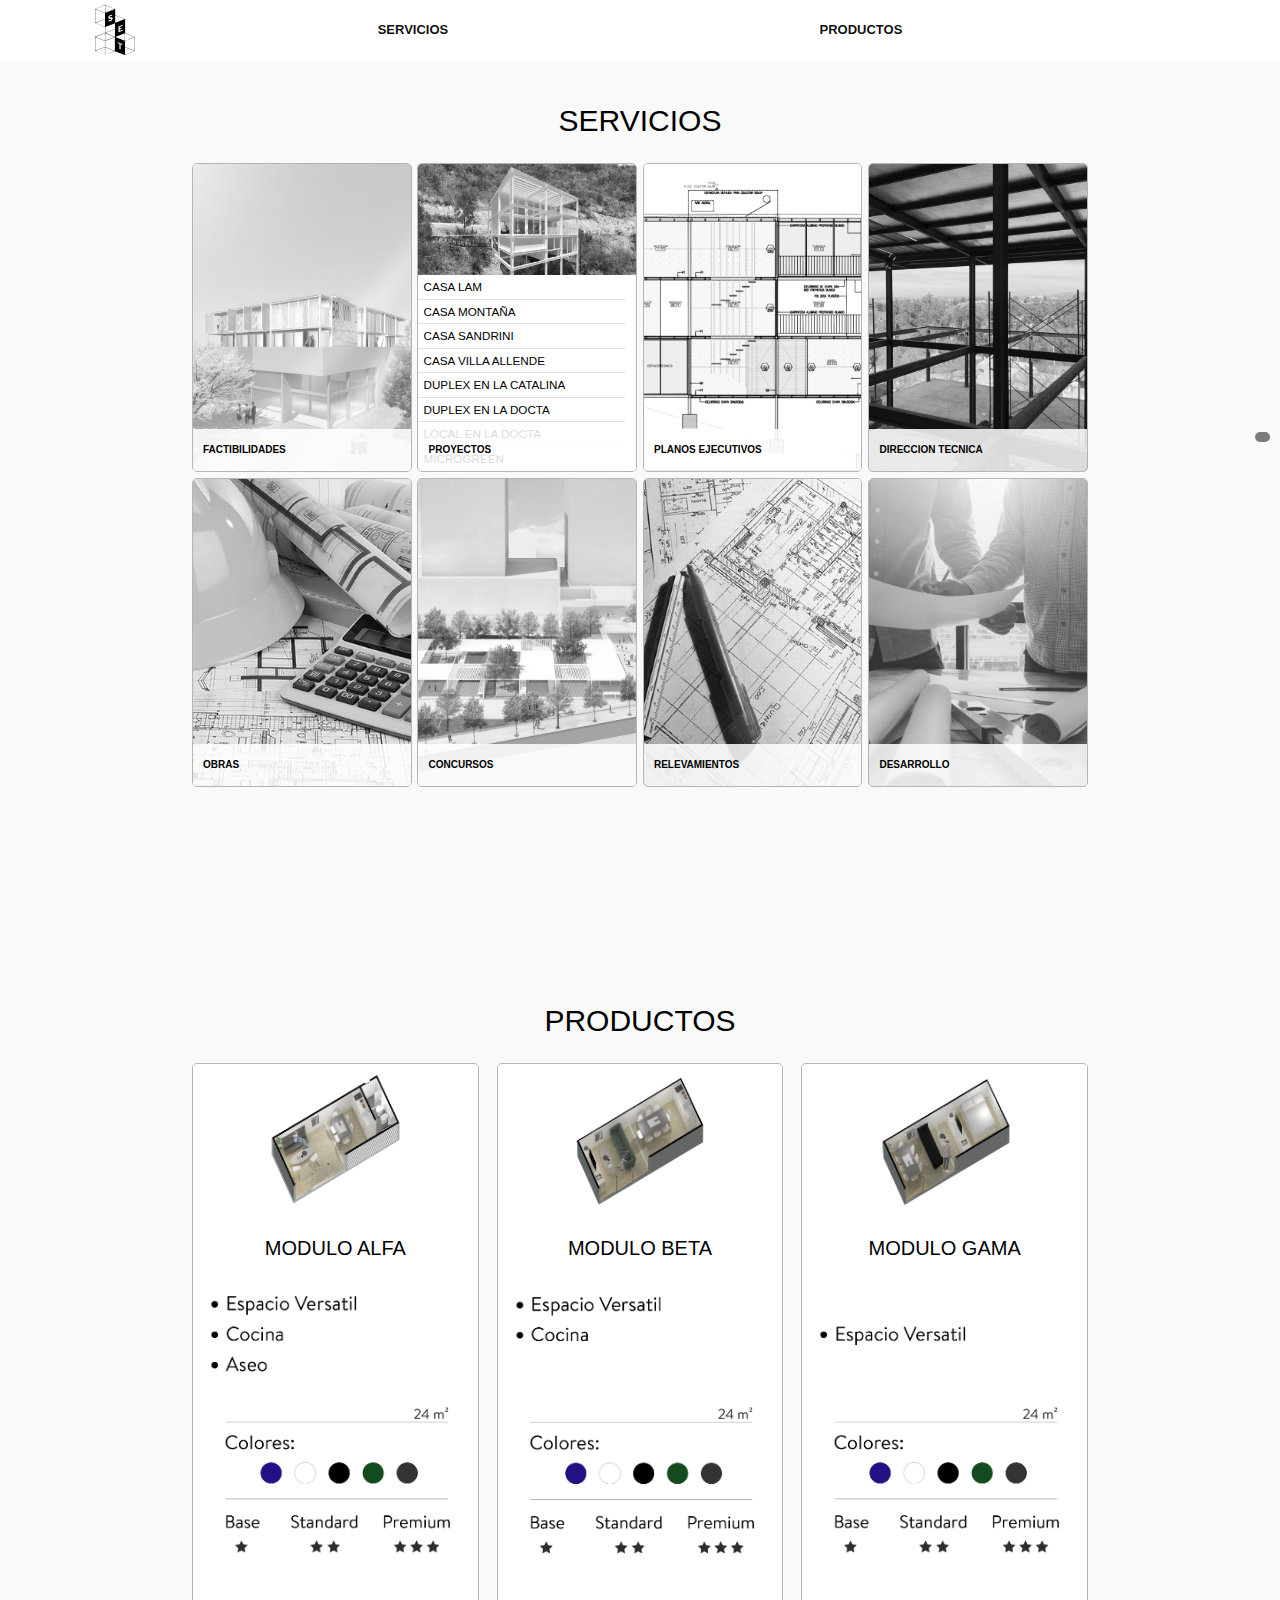
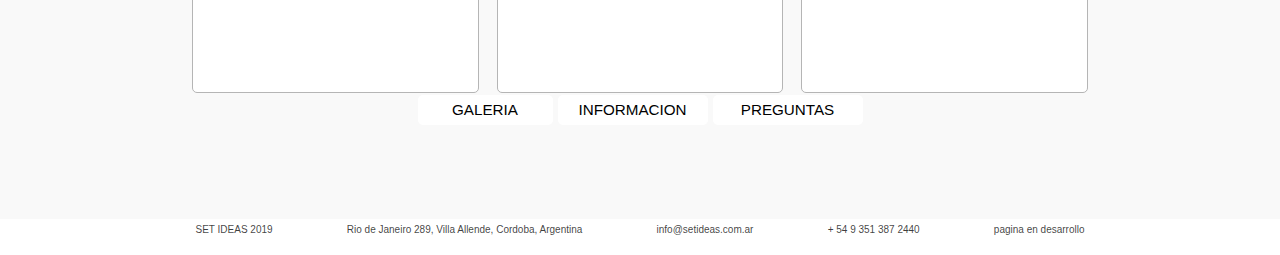
==== commit 976d9848: "borrando mas cosas todavia" ====
--- a/index.html
+++ b/index.html
@@ -27,8 +27,6 @@
           <nav>
             <a href="#servicios" id="pos1" >servicios</a>
             <a href="#modulos" id="pos2" >productos</a>
-            <a href="#nosotros" id="pos3" >nosotros</a>
-            <a href="#contacto" id="pos4" >contacto</a>
           </nav>
         </div>
         <i class="fas fa-bars burger"></i>
@@ -36,11 +34,7 @@
 
       <header>
         <div class="fondo"></div>
-        <video class="video" loop autoplay controls>
-          <source src="img/setfiles/SET.MP4" type="video/MP4">
-          <source src="img/setfiles/SET.webm" type="video/webm">
-          <source src="img/setfiles/SET.ogv" type="video/ogv">
-        </video>
+        <img class="llenar" src="img\13.jpg">
       </header>
 
       <div class="redes column">
@@ -61,67 +55,19 @@
 
               <div class="galeria">
                 <h3 class="texto-galeria">Edificio en altura</h3>
-                <div class="imagenes" style="display: none">
-                  <a href="img/galerias/1factibilidades/Edificioenaltura/EFA-PLANTA_page-0001.jpg" data-lightbox="Edificioenaltura">
-                    <img src="img/thumbs/1factibilidades/Edificioenaltura/01.jpg" alt="">
-                  </a>
-                  <a href="img/galerias/1factibilidades/Edificioenaltura/EFA-RENDER-01.jpg" data-lightbox="Edificioenaltura">
-                    <img src="img/thumbs/1factibilidades/Edificioenaltura/02.jpg" alt="">
-                  </a>
-                </div>
+                <div class="imagenes" style="display: none"></div>
               </div>
               <!-- Edificioenaltura -->
 
               <div class="galeria">
                 <h3 class="texto-galeria">Emprendimiento residencia</h3>
-                <div class="imagenes" style="display: none">
-                  <a href="img/galerias/1factibilidades/EmprendimientoResidencial/CRS-DPTOS_page-0001.jpg" data-lightbox="EmprendimientoResidencial">
-                    <img src="img/thumbs/1factibilidades/EmprendimientoResidencial/01.jpg" alt="">
-                  </a>
-                  <a href="img/galerias/1factibilidades/EmprendimientoResidencial/CRS-JPG-01.jpg" data-lightbox="EmprendimientoResidencial">
-                    <img src="img/thumbs/1factibilidades/EmprendimientoResidencial/02.jpg" alt="">
-                  </a>
-                  <a href="img/galerias/1factibilidades/EmprendimientoResidencial/CRS-PLANIMETRIA_page-0001.jpg" data-lightbox="EmprendimientoResidencial">
-                    <img src="img/thumbs/1factibilidades/EmprendimientoResidencial/03.jpg" alt="">
-                  </a>
-                  <a href="img/galerias/1factibilidades/EmprendimientoResidencial/CRS-PLANIMETRIA-01_page-0001.jpg" data-lightbox="EmprendimientoResidencial">
-                    <img src="img/thumbs/1factibilidades/EmprendimientoResidencial/04.jpg" alt="">
-                  </a>
-                  <a href="img/galerias/1factibilidades/EmprendimientoResidencial/CRS-PLANTA COMPLEJO_page-0001.jpg" data-lightbox="EmprendimientoResidencial">
-                    <img src="img/thumbs/1factibilidades/EmprendimientoResidencial/05.jpg" alt="">
-                  </a>
-                  <a href="img/galerias/1factibilidades/EmprendimientoResidencial/CRS-PLANTAS_page-0001.jpg" data-lightbox="EmprendimientoResidencial">
-                    <img src="img/thumbs/1factibilidades/EmprendimientoResidencial/06.jpg" alt="">
-                  </a>
-                  <a href="img/galerias/1factibilidades/EmprendimientoResidencial/CRS-SKP-DPTOS-02.jpg" data-lightbox="EmprendimientoResidencial">
-                    <img src="img/thumbs/1factibilidades/EmprendimientoResidencial/07.jpg" alt="">
-                  </a>
-                  <a href="img/galerias/1factibilidades/EmprendimientoResidencial/CRS-SKP-DPTOS-07.jpg" data-lightbox="EmprendimientoResidencial">
-                    <img src="img/thumbs/1factibilidades/EmprendimientoResidencial/08.jpg" alt="">
-                  </a>
-                  <a href="img/galerias/1factibilidades/EmprendimientoResidencial/CRS-SKP-DPTOS-09.jpg" data-lightbox="EmprendimientoResidencial">
-                    <img src="img/thumbs/1factibilidades/EmprendimientoResidencial/09.jpg" alt="">
-                  </a>
-                </div>
+                <div class="imagenes" style="display: none"></div>
               </div>
               <!-- EmprendimientoResidencial -->
 
               <div class="galeria">
                 <h3 class="texto-galeria">factibilidad comercial</h3>
-                <div class="imagenes" style="display: none">
-                  <a href="img/galerias/1factibilidades/FactibilidadComercial/2.jpg" data-lightbox="FactibilidadComercial">
-                    <img src="img/thumbs/1factibilidades/FactibilidadComercial/01.jpg" alt="">
-                  </a>
-                  <a href="img/galerias/1factibilidades/FactibilidadComercial/LCD-IMAGEN-01_nombre.jpg" data-lightbox="FactibilidadComercial">
-                    <img src="img/thumbs/1factibilidades/FactibilidadComercial/02.jpg" alt="">
-                  </a>
-                  <a href="img/galerias/1factibilidades/FactibilidadComercial/LCD-IMAGEN-02.jpg" data-lightbox="FactibilidadComercial">
-                    <img src="img/thumbs/1factibilidades/FactibilidadComercial/03.jpg" alt="">
-                  </a>
-                  <a href="img/galerias/1factibilidades/FactibilidadComercial/LCD-IMAGEN-03.jpg" data-lightbox="FactibilidadComercial">
-                    <img src="img/thumbs/1factibilidades/FactibilidadComercial/04.jpg" alt="">
-                  </a>
-                </div>
+                <div class="imagenes" style="display: none"></div>
               </div>
               <!-- FactibilidadComercial -->
 
@@ -139,16 +85,6 @@
 
               <div class="galeria">
                 <h3 class="texto-galeria">casa cumbres</h3>
-                <div class="imagenes" style="display: none">
-                  <a href="/img/galerias/2proyectos/CasaCumbres/CG_AXO_DESPIEZADA_page-0001.jpg" data-lightbox="CasaCumbres">
-                    <img src="/img/thumbs/2proyectos/CasaCumbres/01.jpg" alt="">
-                  </a>
-                  <a href="/img/galerias/2proyectos/CasaCumbres/CG_AXO_page-0001.jpg" data-lightbox="CasaCumbres">
-                    <img src="/img/thumbs/2proyectos/CasaCumbres/02.jpg" alt="">
-                  </a>
-                  <a href="/img/galerias/2proyectos/CasaCumbres/Exterior_03.jpg" data-lightbox="CasaCumbres">
-                    <img src="/img/thumbs/2proyectos/CasaCumbres/03.jpg" alt="">
-                  </a>
                   <a href="/img/galerias/2proyectos/CasaCumbres/IMG_1977.jpg" data-lightbox="CasaCumbres">
                     <img src="/img/thumbs/2proyectos/CasaCumbres/04.jpg" alt="">
                   </a>
@@ -199,28 +135,10 @@
               <div class="galeria">
                 <h3 class="texto-galeria">casa montaña</h3>
                 <div class="imagenes" style="display: none">
-                  <a href="/img/galerias/2proyectos/Casamontana/00-CTG_page-0001.jpg" data-lightbox="casamontaña">
-                    <img src="/img/thumbs/2proyectos/Casamontana/01.jpg" alt="">
-                  </a>
-                  <a href="/img/galerias/2proyectos/Casamontana/01_CTG _page-0001.jpg" data-lightbox="casamontaña">
-                    <img src="/img/thumbs/2proyectos/Casamontana/02.jpg" alt="">
-                  </a>
                   <a href="/img/galerias/2proyectos/Casamontana/1.jpg" data-lightbox="casamontaña">
                     <img src="/img/thumbs/2proyectos/Casamontana/03.jpg" alt="">
                   </a>
-                  <a href="/img/galerias/2proyectos/Casamontana/02_CTG _page-0001.jpg" data-lightbox="casamontaña">
-                    <img src="/img/thumbs/2proyectos/Casamontana/04.jpg" alt="">
-                  </a>
-                  <a href="/img/galerias/2proyectos/Casamontana/03_CTG _page-0001.jpg" data-lightbox="casamontaña">
-                    <img src="/img/thumbs/2proyectos/Casamontana/05.jpg" alt="">
-                  </a>
-                  <a href="/img/galerias/2proyectos/Casamontana/09-CTG-SKP-27-03_03.jpg" data-lightbox="casamontaña">
-                    <img src="/img/thumbs/2proyectos/Casamontana/06.jpg" alt="">
-                  </a>
-                  <a href="/img/galerias/2proyectos/Casamontana/09-CTG-SKP-27-03_04.jpg" data-lightbox="casamontaña">
-                    <img src="/img/thumbs/2proyectos/Casamontana/07.jpg" alt="">
-                  </a>
-                  <a href="/img/galerias/2proyectos/Casamontana/CGT-RENDER-01.jpg" data-lightbox="casamontaña">
+                 <a href="/img/galerias/2proyectos/Casamontana/CGT-RENDER-01.jpg" data-lightbox="casamontaña">
                     <img src="/img/thumbs/2proyectos/Casamontana/08.jpg" alt="">
                   </a>
                   <a href="/img/galerias/2proyectos/Casamontana/CGT-RENDER-03.jpg" data-lightbox="casamontaña">
@@ -235,41 +153,13 @@
                   <a href="/img/galerias/2proyectos/Casamontana/CGT-RENDER-06.jpg" data-lightbox="casamontaña">
                     <img src="/img/thumbs/2proyectos/Casamontana/12.jpg" alt="">
                   </a>
-                  <a href="/img/galerias/2proyectos/Casamontana/Untitled_page-0001.jpg" data-lightbox="casamontaña">
-                    <img src="/img/thumbs/2proyectos/Casamontana/13.jpg" alt="">
-                  </a>
                 </div>
               </div>
               <!-- casamontaña -->
 
               <div class="galeria">
                 <h3 class="texto-galeria">casa sandrini</h3>
-                <div class="imagenes" style="display: none">
-                  <a href="img/galerias/2proyectos/CasaSandrini/2017-09-22 14.53.23 copia.jpg" data-lightbox="casasandrini">
-                    <img src="img/thumbs/2proyectos/CasaSandrini/01.jpg" alt="">
-                  </a>
-                  <a href="img/galerias/2proyectos/CasaSandrini/2017-09-22 14.55.56.jpg" data-lightbox="casasandrini">
-                    <img src="img/thumbs/2proyectos/CasaSandrini/02.jpg" alt="">
-                  </a>
-                  <a href="img/galerias/2proyectos/CasaSandrini/2017-09-22 14.56.56.jpg" data-lightbox="casasandrini">
-                    <img src="img/thumbs/2proyectos/CasaSandrini/03.jpg" alt="">
-                  </a>
-                  <a href="img/galerias/2proyectos/CasaSandrini/Foto 7-6-17 12 46 42.jpg" data-lightbox="casasandrini">
-                    <img src="img/thumbs/2proyectos/CasaSandrini/04.jpg" alt="">
-                  </a>
-                  <a href="img/galerias/2proyectos/CasaSandrini/Foto 14-7-17 13 11 50.jpg" data-lightbox="casasandrini">
-                    <img src="img/thumbs/2proyectos/CasaSandrini/05.jpg" alt="">
-                  </a>
-                  <a href="img/galerias/2proyectos/CasaSandrini/Foto 17-8-17 11 05 18.jpg" data-lightbox="casasandrini">
-                    <img src="img/thumbs/2proyectos/CasaSandrini/06.jpg" alt="">
-                  </a>
-                  <a href="img/galerias/2proyectos/CasaSandrini/PHOTO-2019-10-15-22-06-37 3.jpg" data-lightbox="casasandrini">
-                    <img src="img/thumbs/2proyectos/CasaSandrini/07.jpg" alt="">
-                  </a>
-                  <a href="img/galerias/2proyectos/CasaSandrini/PHOTO-2019-10-15-22-06-46 4.jpg" data-lightbox="casasandrini">
-                    <img src="img/thumbs/2proyectos/CasaSandrini/08.jpg" alt="">
-                  </a>
-                </div>
+                <div class="imagenes" style="display: none"></div>
               </div>
               <!-- casasandrini -->
 
@@ -282,57 +172,13 @@
 
               <div class="galeria">
                 <h3 class="texto-galeria">duplex en La Catalina</h3>
-                <div class="imagenes" style="display: none">
-                  <a href="img/galerias/2proyectos/DuplexCatalina/01.jpg" data-lightbox="duplexcatalina">
-                    <img src="img/thumbs/2proyectos/DuplexCatalina/01.jpg" alt="">
-                  </a>
-                  <a href="img/galerias/2proyectos/DuplexCatalina/02.jpg" data-lightbox="duplexcatalina">
-                    <img src="img/thumbs/2proyectos/DuplexCatalina/02.jpg" alt="">
-                  </a>
-                  <a href="img/galerias/2proyectos/DuplexCatalina/03.jpg" data-lightbox="duplexcatalina">
-                    <img src="img/thumbs/2proyectos/DuplexCatalina/03.jpg" alt="">
-                  </a>
-                  <a href="img/galerias/2proyectos/DuplexCatalina/04.jpg" data-lightbox="duplexcatalina">
-                    <img src="img/thumbs/2proyectos/DuplexCatalina/04.jpg" alt="">
-                  </a>
-                  <a href="img/galerias/2proyectos/DuplexCatalina/05.jpg" data-lightbox="duplexcatalina">
-                    <img src="img/thumbs/2proyectos/DuplexCatalina/05.jpg" alt="">
-                  </a>
-                  <a href="img/galerias/2proyectos/DuplexCatalina/06.jpg" data-lightbox="duplexcatalina">
-                    <img src="img/thumbs/2proyectos/DuplexCatalina/06.jpg" alt="">
-                  </a>
-                  <a href="img/galerias/2proyectos/DuplexCatalina/07.jpg" data-lightbox="duplexcatalina">
-                    <img src="img/thumbs/2proyectos/DuplexCatalina/07.jpg" alt="">
-                  </a>
-                  <a href="img/galerias/2proyectos/DuplexCatalina/08.jpg" data-lightbox="duplexcatalina">
-                    <img src="img/thumbs/2proyectos/DuplexCatalina/08.jpg" alt="">
-                  </a>
-                  <a href="img/galerias/2proyectos/DuplexCatalina/09.jpg" data-lightbox="duplexcatalina">
-                    <img src="img/thumbs/2proyectos/DuplexCatalina/09.jpg" alt="">
-                  </a>
-                  <a href="img/galerias/2proyectos/DuplexCatalina/10.jpg" data-lightbox="duplexcatalina">
-                    <img src="img/thumbs/2proyectos/DuplexCatalina/10.jpg" alt="">
-                  </a>
-                </div>
+                <div class="imagenes" style="display: none"></div>
               </div>
               <!-- duplexcatalina-->
 
               <div class="galeria">
                 <h3 class="texto-galeria">duplex en La Docta</h3>
-                <div class="imagenes" style="display: none">
-                  <a href="img/galerias/2proyectos/DuplexDocta/01.png" data-lightbox="duplexdocta">
-                    <img src="img/thumbs/2proyectos/DuplexDocta/01.png" alt="">
-                  </a>
-                  <a href="img/galerias/2proyectos/DuplexDocta/02.png" data-lightbox="duplexdocta">
-                    <img src="img/thumbs/2proyectos/DuplexDocta/02.png" alt="">
-                  </a>
-                  <a href="img/galerias/2proyectos/DuplexDocta/03.jpg" data-lightbox="duplexdocta">
-                    <img src="img/thumbs/2proyectos/DuplexDocta/03.jpg" alt="">
-                  </a>
-                  <a href="img/galerias/2proyectos/DuplexDocta/04.jpg" data-lightbox="duplexdocta">
-                    <img src="img/thumbs/2proyectos/DuplexDocta/04.jpg" alt="">
-                  </a>
-                </div>
+                <div class="imagenes" style="display: none"></div>
               </div>
               <!-- duplexdocta -->
 
@@ -356,7 +202,6 @@
               </div>
               <!-- microgreen -->
 
-            </div>
             <div class="scroll" style="display: none">
               <h4>proyectos</h4>
               <p>Nos gusta lo especifico, el trato personal y la respuesta única para cada pedido. Entendemos que cada persona es un mundo y que cada mundo tiene sus reglas y visiones. Desarrollamos diseños específicos para clientes específicos que tienen como objetivo un proyecto a medida.</p>
@@ -370,29 +215,7 @@
 
               <div class="galeria">
                 <h3 class="texto-galeria">CTG</h3>
-                <div class="imagenes" style="display: none">
-                  <a href="img/galerias/3planosejecutivos/CTG/01.jpg" data-lightbox="ctg">
-                    <img src="img/thumbs/3planosejecutivos/CTG/01.jpg" alt="">
-                  </a>
-                  <a href="img/galerias/3planosejecutivos/CTG/02.jpg" data-lightbox="ctg">
-                    <img src="img/thumbs/3planosejecutivos/CTG/02.jpg" alt="">
-                  </a>
-                  <a href="img/galerias/3planosejecutivos/CTG/03.jpg" data-lightbox="ctg">
-                    <img src="img/thumbs/3planosejecutivos/CTG/03.jpg" alt="">
-                  </a>
-                  <a href="img/galerias/3planosejecutivos/CTG/04.jpg" data-lightbox="ctg">
-                    <img src="img/thumbs/3planosejecutivos/CTG/04.jpg" alt="">
-                  </a>
-                  <a href="img/galerias/3planosejecutivos/CTG/05.jpg" data-lightbox="ctg">
-                    <img src="img/thumbs/3planosejecutivos/CTG/05.jpg" alt="">
-                  </a>
-                  <a href="img/galerias/3planosejecutivos/CTG/06.jpg" data-lightbox="ctg">
-                    <img src="img/thumbs/3planosejecutivos/CTG/06.jpg" alt="">
-                  </a>
-                  <a href="img/galerias/3planosejecutivos/CTG/07.jpg" data-lightbox="ctg">
-                    <img src="img/thumbs/3planosejecutivos/CTG/07.jpg" alt="">
-                  </a>
-                </div>
+                <div class="imagenes" style="display: none"></div>
               </div>
               <!-- ctg -->
 
@@ -454,7 +277,6 @@
                 <h3 class="texto-galeria">Museo salon Rizzuto</h3>
                 <div class="imagenes" style="display: none">
                   <a href="" data-lightbox="museorizzuto">
-                    <img src="" alt="">
                   </a>
                 </div>
               </div>
@@ -464,7 +286,6 @@
                 <h3 class="texto-galeria">Plaza de los artesanos Carlos Paz</h3>
                 <div class="imagenes" style="display: none">
                   <a href="" data-lightbox="plazadeartesanoscp">
-                    <img src="" alt="">
                   </a>
                 </div>
               </div>
@@ -474,7 +295,6 @@
                 <h3 class="texto-galeria">Concurso Reina Fabiola</h3>
                 <div class="imagenes" style="display: none">
                   <a href="" data-lightbox="reinafabiola">
-                    <img src="" alt="">
                   </a>
                 </div>
               </div>
@@ -655,21 +475,12 @@
               <a href="img/galerias/galeriaagrupaciones/02.jpg" data-lightbox="galeriadeagrupaciones">
                 <img src="img/thumbs/galeriaagrupaciones/02.jpg" alt="">
               </a>
-              <a href="img/galerias/galeriaagrupaciones/03.jpg" data-lightbox="galeriadeagrupaciones">
-                <img src="img/thumbs/galeriaagrupaciones/03.jpg" alt="">
-              </a>
               <a href="img/galerias/galeriaagrupaciones/04.jpg" data-lightbox="galeriadeagrupaciones">
                 <img src="img/thumbs/galeriaagrupaciones/04.jpg" alt="">
               </a>
-              <a href="img/galerias/galeriaagrupaciones/05.jpg" data-lightbox="galeriadeagrupaciones">
-                <img src="img/thumbs/galeriaagrupaciones/05.jpg" alt="">
-              </a>
               <a href="img/galerias/galeriaagrupaciones/06.jpg" data-lightbox="galeriadeagrupaciones">
                 <img src="img/thumbs/galeriaagrupaciones/06.jpg" alt="">
               </a>
-              <a href="img/galerias/galeriaagrupaciones/07.jpg" data-lightbox="galeriadeagrupaciones">
-                <img src="img/thumbs/galeriaagrupaciones/07.jpg" alt="">
-              </a>
               <a href="img/galerias/galeriaagrupaciones/08.jpg" data-lightbox="galeriadeagrupaciones">
                 <img src="img/thumbs/galeriaagrupaciones/08.jpg" alt="">
               </a>
@@ -685,18 +496,12 @@
               <a href="img/galerias/galeriaagrupaciones/12.jpg" data-lightbox="galeriadeagrupaciones">
                 <img src="img/thumbs/galeriaagrupaciones/12.jpg" alt="">
               </a>
-              <a href="img/galerias/galeriaagrupaciones/13.jpg" data-lightbox="galeriadeagrupaciones">
-                <img src="img/thumbs/galeriaagrupaciones/13.jpg" alt="">
-              </a>
               <a href="img/galerias/galeriaagrupaciones/14.jpg" data-lightbox="galeriadeagrupaciones">
                 <img src="img/thumbs/galeriaagrupaciones/14.jpg" alt="">
               </a>
               <a href="img/galerias/galeriaagrupaciones/15.jpg" data-lightbox="galeriadeagrupaciones">
                 <img src="img/thumbs/galeriaagrupaciones/15.jpg" alt="">
               </a>
-              <a href="img/galerias/galeriaagrupaciones/16.jpg" data-lightbox="galeriadeagrupaciones">
-                <img src="img/thumbs/galeriaagrupaciones/16.jpg" alt="">
-              </a>
               <a href="img/galerias/galeriaagrupaciones/17.jpg" data-lightbox="galeriadeagrupaciones">
                 <img src="img/thumbs/galeriaagrupaciones/17.jpg" alt="">
               </a>
@@ -705,9 +510,6 @@
               </a>
               <a href="img/galerias/galeriaagrupaciones/19.jpg" data-lightbox="galeriadeagrupaciones">
                 <img src="img/thumbs/galeriaagrupaciones/19.jpg" alt="">
-              </a>
-              <a href="img/galerias/galeriaagrupaciones/20.jpg" data-lightbox="galeriadeagrupaciones">
-                <img src="img/thumbs/galeriaagrupaciones/20.jpg" alt="">
               </a>
               <a href="img/galerias/galeriaagrupaciones/21.jpg" data-lightbox="galeriadeagrupaciones">
                 <img src="img/thumbs/galeriaagrupaciones/21.jpg" alt="">
@@ -776,61 +578,6 @@
 
       </section>
 
-      <section class="nosotros" id="nosotros">
-        <div class="invisibilidad"></div>
-        <h1 class="titulo-movil">nosotros</h1>
-        <div class="contenedor caja caja-nosotros">
-          <img src="img/setfiles/nosotros.jpg" alt="nosotros">
-          <div class="scroll">
-            <h3>¿Qué es Set? ¿A qué se dedican?</h3>
-            <p>Somos una empresa que se dedica al desarrollo y a la construcción de forma optimizada. Hacemos arquitectura eficiente, esto es, aprovechar las medidas y recursos (materiales, intelectuales y los tiempos), lo cual se ve reflejado en un menor costo deproducción. Trabajamos de manera organizada y “pre-programada” para generar procesos industrializados, sustentables y de vanguardia a través de: servicios a medida y productos standard.</p>
-            <p>Tenemos como bandera la practicidad y la funcionalidad. Somos un equipo de trabajo interdisciplinario altamente capacitados, especializados en crear espacios innovadores, optimizando procesos, tiempos y formas, generando a nuestroscomitentes un nuevo estilo y calidad de vida</p>
-            <h3>MISION</h3>
-            <p>Cumplir el sueño de generar tu espacio ideal con un nuevo concepto arquitectónico mediante un proceso eficiente en compra, diseño y ejecución logrando proyectos y productos de calidad a través de la industrialización y optmizacion.</p>
-            <h3>VISION</h3>
-            <p>Ser empresa líder de la optimización y eficiencia de la arquitectura en los procesos constructivos habitacionales de diseño caracterizados por ser modulares, eficientes, innovadores, económicos y sustentables.</p>
-            <h3>valores</h3>
-            <p>Confiabilidad, excelencia, flexibilidad, compromiso ambiental, innovación, calidad y sustentabilidad ambiental.</p>
-            <a class="boton" href="#contacto">contactanos</a>
-          </div>
-        </div>
-      </section>
-
-      <section class="contacto" id="contacto">
-
-          <div class="invisibilidad"></div>
-          <h1 class="titulo-movil">contacto</h1>
-          <div class="contenedor caja caja-contacto">
-            <form action="index.html">
-              <fieldset>
-                <legend>Por favor, llene el siguiente formulario</legend>
-
-                <label for="Nombre">Nombre:</label>
-                <input type="text" id="Nombre" placeholder="tu nombre" required>
-
-                <label for="telefono">Telefono</label>
-                <input type="tel" id="telefono" placeholder="tu telefono" required>
-
-                <label for="Email">E-mail:</label>
-                <input type="email" id="Email" placeholder="tu correo electronico" required>
-
-                <label for="asunto">Asunto</label>
-                <select id="asunto" required>
-                  <option value="" disabled selected>--seleccione--</option>
-                  <option value="Consulta">Consulta general</option>
-                  <option value="Servicios">Servicios</option>
-                  <option value="Modulos">Modulos</option>
-                </select>
-
-                <label for="mensaje">Mensaje</label>
-                <textarea id="mensaje" required></textarea>
-              </fieldset>
-
-              <input type="submit" value="Enviar" class="boton">
-            </form>
-          </div>
-      </section>
-
       <footer class="footer">
         <div class="textos">
           <p>SET IDEAS 2019</p>
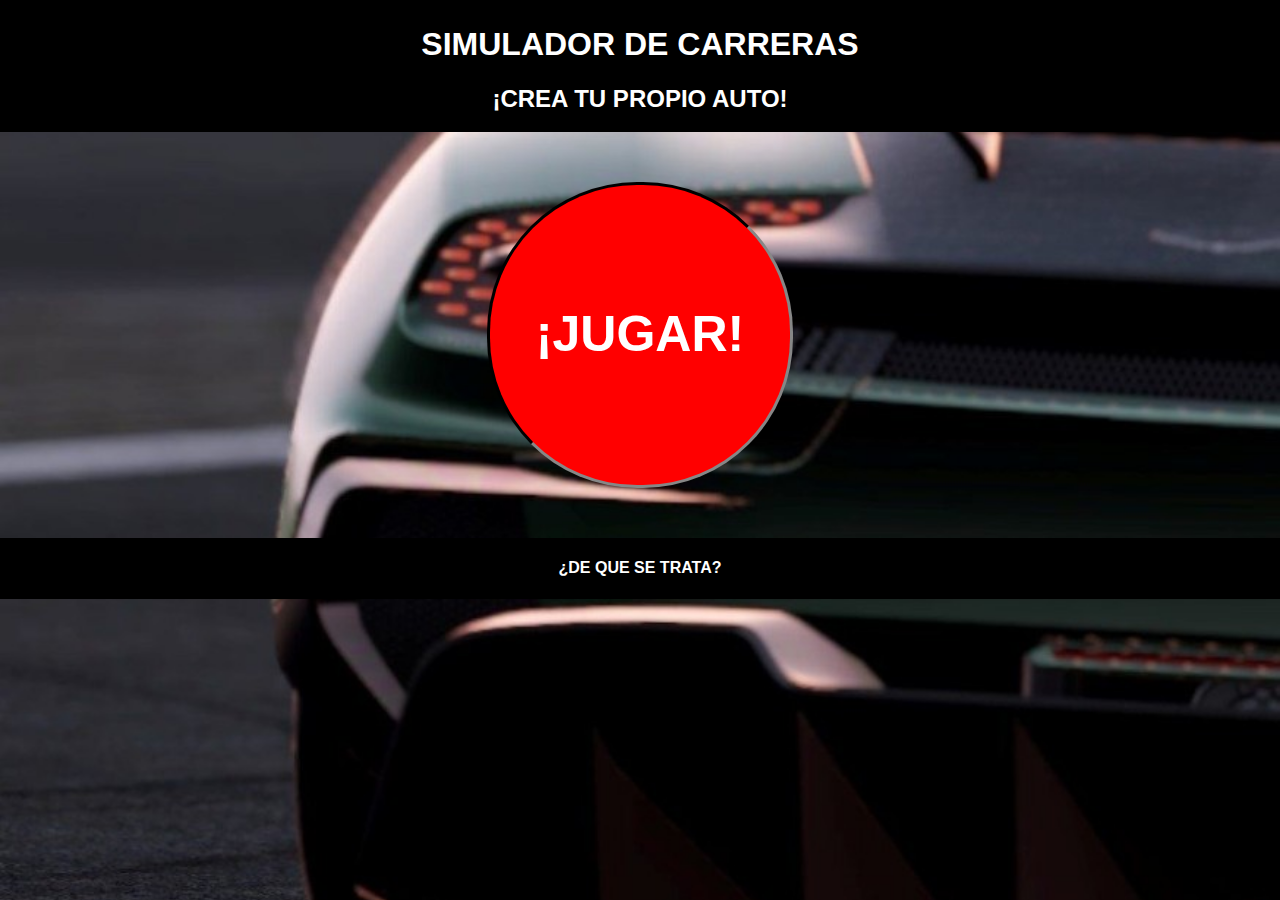
==== commit fa24fa0a: "cbio" ====
--- a/index.html
+++ b/index.html
@@ -1,592 +1,23 @@
 <!DOCTYPE html>
-<html lang="en">
-    <head>
-      <meta charset="UTF-8">
-      <meta HTTP-EQUIV="Refresh" CONTENT="3600">
-      <meta http-equiv="cache-control" content="no-cache"/>
-      <meta name="viewport" content="width=device-width, initial-scale=1.0">
-      <meta http-equiv="X-UA-Compatible" content="ie=edge">
-      <script src="https://kit.fontawesome.com/c4a1bee649.js"></script>
-      <script src="js/jquery-3.4.1.min.js"></script>
-      <script src="js/lightbox.js"></script>
-      <script src="js/functions.js"></script>
-      <script>lightbox.option({'wrapAround': true})</script>
-      <link rel="icon" type="image/png" href="img/setfiles/logo.png">
-      <link rel="stylesheet" href="css/normalize.css">
-      <link rel="stylesheet" href="css/lightbox.css">
-      <link rel="stylesheet" type="text/css" href="css/style.css?1.0" media="all" >
-      <title>SET.Ideas</title>
-    </head>
-
-    <body>
-      <div class="barra">
-        <a href="#" id="pos0">
-          <img class="logo" src="img/setfiles/logo.svg" alt="set ideas">
-        </a>
-        <div class="contenedor-barra">
-          <nav>
-            <a href="#servicios" id="pos1" >servicios</a>
-            <a href="#modulos" id="pos2" >productos</a>
-          </nav>
-        </div>
-        <i class="fas fa-bars burger"></i>
-      </div>
-
-      <header>
-        <div class="fondo"></div>
-        <img class="llenar" src="img\13.jpg">
-      </header>
-
-      <div class="redes column">
-        <a target="_blank" href="https://www.instagram.com/set.ideas/"><i class="fab fa-instagram"></i></a>
-        <a target="_blank" href="https://www.facebook.com/setideas/"><i class="fab fa-facebook-square"></i></a>
-        <a target="_blank" href="https://api.whatsapp.com/send?phone=5493513872440"><i class="fab fa-whatsapp"></i></a>
-      </div>
-
-      <section class="servicios" id="servicios">
-        <div class="invisibilidad"></div>
-        <h1 class="titulo-movil">servicios</h1>
-        <div class="contenedor contenedor-cajas">
-
-          <div class="caja foto columnas-4" id="factibilidades">
-            <img src="img/setfiles/factibilidades.jpg" alt="">
-            <h4>factibilidades</h4>
-            <div class="scroll carpeta" style="display: none">
-
-              <div class="galeria">
-                <h3 class="texto-galeria">Edificio en altura</h3>
-                <div class="imagenes" style="display: none"></div>
-              </div>
-              <!-- Edificioenaltura -->
-
-              <div class="galeria">
-                <h3 class="texto-galeria">Emprendimiento residencia</h3>
-                <div class="imagenes" style="display: none"></div>
-              </div>
-              <!-- EmprendimientoResidencial -->
-
-              <div class="galeria">
-                <h3 class="texto-galeria">factibilidad comercial</h3>
-                <div class="imagenes" style="display: none"></div>
-              </div>
-              <!-- FactibilidadComercial -->
-
-            </div>
-            <div class="scroll" style="display: none">
-              <h4>factibilidades</h4>
-              <p>Entendemos de normativas, ordenanzas y limitaciones de los lotes. Con ello, establecemos cual es el verdadero y más rentable plan de acción para cada sitio. Trabajamos para comprender cuáles son las reales posibilidades del lote y su máxima capacidad de apropiación</p>
-            </div>
-          </div>
-
-          <div class="caja foto columnas-4" id="proyectos">
-            <img src="img/setfiles/proyectos.jpg" alt="">
-            <h4>proyectos</h4>
-            <div class="scroll carpeta" style="display: none">
-
-              <div class="galeria">
-                <h3 class="texto-galeria">casa cumbres</h3>
-                  <a href="/img/galerias/2proyectos/CasaCumbres/IMG_1977.jpg" data-lightbox="CasaCumbres">
-                    <img src="/img/thumbs/2proyectos/CasaCumbres/04.jpg" alt="">
-                  </a>
-                  <a href="/img/galerias/2proyectos/CasaCumbres/IMG_7592.jpg" data-lightbox="CasaCumbres">
-                    <img src="/img/thumbs/2proyectos/CasaCumbres/05.jpg" alt="">
-                  </a>
-                  <a href="/img/galerias/2proyectos/CasaCumbres/IMG_7596.jpg" data-lightbox="CasaCumbres">
-                    <img src="/img/thumbs/2proyectos/CasaCumbres/06.jpg" alt="">
-                  </a>
-                  <a href="/img/galerias/2proyectos/CasaCumbres/Interior_06.jpg" data-lightbox="CasaCumbres">
-                    <img src="/img/thumbs/2proyectos/CasaCumbres/07.jpg" alt="">
-                  </a>
-                  <a href="/img/galerias/2proyectos/CasaCumbres/Interior_07.jpg" data-lightbox="CasaCumbres">
-                    <img src="/img/thumbs/2proyectos/CasaCumbres/08.jpg" alt="">
-                  </a>
-                  <a href="/img/galerias/2proyectos/CasaCumbres/Interior_08.jpg" data-lightbox="CasaCumbres">
-                    <img src="/img/thumbs/2proyectos/CasaCumbres/09.jpg" alt="">
-                  </a>
-                </div>
-              </div>
-              <!-- casa cumbres -->
-
-              <div class="galeria">
-                <h3 class="texto-galeria">casa lam</h3>
-                <div class="imagenes" style="display: none">
-                  <a href="/img/galerias/2proyectos/CasaLam/2016-03-15 10.54.00.jpg" data-lightbox="casalam">
-                    <img src="/img/thumbs/2proyectos/CasaLam/01.jpg" alt="">
-                  </a>
-                  <a href="/img/galerias/2proyectos/CasaLam/CASA LAM FOTO 1.jpg" data-lightbox="casalam">
-                    <img src="/img/thumbs/2proyectos/CasaLam/02.jpg" alt="">
-                  </a>
-                  <a href="/img/galerias/2proyectos/CasaLam/CASA LAM INTERIOR.jpg" data-lightbox="casalam">
-                    <img src="/img/thumbs/2proyectos/CasaLam/03.jpg" alt="">
-                  </a>
-                  <a href="/img/galerias/2proyectos/CasaLam/CASA LAM PLANTA.jpg" data-lightbox="casalam">
-                    <img src="/img/thumbs/2proyectos/CasaLam/04.jpg" alt="">
-                  </a>
-                  <a href="/img/galerias/2proyectos/CasaLam/Foto 26-8-17 12 47 47.jpg" data-lightbox="casalam">
-                    <img src="/img/thumbs/2proyectos/CasaLam/05.jpg" alt="">
-                  </a>
-                  <a href="/img/galerias/2proyectos/CasaLam/Foto 26-8-17 12 49 15.jpg" data-lightbox="casalam">
-                    <img src="/img/thumbs/2proyectos/CasaLam/06.jpg" alt="">
-                  </a>
-                </div>
-              </div>
-              <!-- casalam -->
-
-              <div class="galeria">
-                <h3 class="texto-galeria">casa montaña</h3>
-                <div class="imagenes" style="display: none">
-                  <a href="/img/galerias/2proyectos/Casamontana/1.jpg" data-lightbox="casamontaña">
-                    <img src="/img/thumbs/2proyectos/Casamontana/03.jpg" alt="">
-                  </a>
-                 <a href="/img/galerias/2proyectos/Casamontana/CGT-RENDER-01.jpg" data-lightbox="casamontaña">
-                    <img src="/img/thumbs/2proyectos/Casamontana/08.jpg" alt="">
-                  </a>
-                  <a href="/img/galerias/2proyectos/Casamontana/CGT-RENDER-03.jpg" data-lightbox="casamontaña">
-                    <img src="/img/thumbs/2proyectos/Casamontana/09.jpg" alt="">
-                  </a>
-                  <a href="/img/galerias/2proyectos/Casamontana/CGT-RENDER-04.jpg" data-lightbox="casamontaña">
-                    <img src="/img/thumbs/2proyectos/Casamontana/10.jpg" alt="">
-                  </a>
-                  <a href="/img/galerias/2proyectos/Casamontana/CGT-RENDER-05.jpg" data-lightbox="casamontaña">
-                    <img src="/img/thumbs/2proyectos/Casamontana/11.jpg" alt="">
-                  </a>
-                  <a href="/img/galerias/2proyectos/Casamontana/CGT-RENDER-06.jpg" data-lightbox="casamontaña">
-                    <img src="/img/thumbs/2proyectos/Casamontana/12.jpg" alt="">
-                  </a>
-                </div>
-              </div>
-              <!-- casamontaña -->
-
-              <div class="galeria">
-                <h3 class="texto-galeria">casa sandrini</h3>
-                <div class="imagenes" style="display: none"></div>
-              </div>
-              <!-- casasandrini -->
-
-              <div class="galeria">
-                <h3 class="texto-galeria">casa villa allende</h3>
-                <div class="imagenes" style="display: none">
-                </div>
-              </div>
-              <!-- casava -->
-
-              <div class="galeria">
-                <h3 class="texto-galeria">duplex en La Catalina</h3>
-                <div class="imagenes" style="display: none"></div>
-              </div>
-              <!-- duplexcatalina-->
-
-              <div class="galeria">
-                <h3 class="texto-galeria">duplex en La Docta</h3>
-                <div class="imagenes" style="display: none"></div>
-              </div>
-              <!-- duplexdocta -->
-
-              <div class="galeria">
-                <h3 class="texto-galeria">local en La Docta</h3>
-                <div class="imagenes" style="display: none">
-                  <!-- <a href="" data-lightbox="">
-                    <img src="" alt="">
-                  </a> -->
-                </div>
-              </div>
-              <!-- localdocta -->
-
-              <div class="galeria">
-                <h3 class="texto-galeria">MicroGreen</h3>
-                <div class="imagenes" style="display: none">
-                  <!-- <a href="" data-lightbox="">
-                    <img src="" alt="">
-                  </a> -->
-                </div>
-              </div>
-              <!-- microgreen -->
-
-            <div class="scroll" style="display: none">
-              <h4>proyectos</h4>
-              <p>Nos gusta lo especifico, el trato personal y la respuesta única para cada pedido. Entendemos que cada persona es un mundo y que cada mundo tiene sus reglas y visiones. Desarrollamos diseños específicos para clientes específicos que tienen como objetivo un proyecto a medida.</p>
-            </div>
-          </div>
-
-          <div class="caja foto columnas-4" id="ejecucion">
-            <img src="img/setfiles/portadaejecucion.png" alt="">
-            <h4>planos ejecutivos</h4>
-            <div class="scroll carpeta" style="display: none">
-
-              <div class="galeria">
-                <h3 class="texto-galeria">CTG</h3>
-                <div class="imagenes" style="display: none"></div>
-              </div>
-              <!-- ctg -->
-
-            </div>
-            <div class="scroll" style="display: none">
-              <h4>planos ejecutivos</h4>
-              <p>Desarrollamos el total de un proyecto de arquitectura e ingeniería ejecutiva para que el mismo pueda ser computado, cotizado y construido en todos los aspectos generales y particulares de la obra. Trabajamos desde la arquitectura, toda la información necesaria para la correcta interpretación por parte de las partes ejecutoras de los distintos rubros. Ya sea para proyectos propios, de terceros, nacionales o del extranjero</p>
-            </div>
-          </div>
-
-          <div class="caja foto columnas-4" id="direccionTecnica">
-            <img src="img/setfiles/Portadadt.png" alt="">
-            <h4>direccion tecnica</h4>
-            <div class="scroll carpeta" style="display: none">
-
-              <div class="galeria">
-                <h3 class="texto-galeria"></h3>
-                <div class="imagenes" style="display: none">
-                  <a href="" data-lightbox="">
-                    <img src="" alt="">
-                  </a>
-                </div>
-              </div>
-
-            </div>
-            <div class="scroll" style="display: none">
-              <h4>direccion y conduccion tecnica de obra</h4>
-              <p>Como pilar fundamental del buen resultado, la ejecución de una obra es crucial, dirigimos tanto obras propias como de terceros. Aseguramos llegar a buenos puertos en tiempo y forma gracias a un buen planeamiento y logística de la obra.</p>
-            </div>
-          </div>
-
-          <div class="caja foto columnas-4" id="obras">
-            <img src="img/setfiles/portadaadministracion.png" alt="">
-            <h4>obras</h4>
-            <div class="scroll carpeta" style="display: none">
-
-              <div class="galeria">
-                <h3 class="texto-galeria"></h3>
-                <div class="imagenes" style="display: none">
-                  <a href="" data-lightbox="">
-                    <img src="" alt="">
-                  </a>
-                </div>
-              </div>
-
-            </div>
-            <div class="scroll" style="display: none">
-              <h4>administracion de obra</h4>
-              <p>Somos prácticos, eficientes, ahorrativos. Eso se ve reflejados en la administración tanto de obras propias como de terceros. Ponerle vocación a los números, nos ha dado buenos resultados asi que con eso vamos.</p>
-            </div>
-          </div>
-
-          <div class="caja foto columnas-4" id="concursos">
-            <img src="img/setfiles/portadaconcursos.jpg" alt="">
-            <h4>concursos</h4>
-            <div class="scroll carpeta" style="display: none">
-
-              <div class="galeria">
-                <h3 class="texto-galeria">Museo salon Rizzuto</h3>
-                <div class="imagenes" style="display: none">
-                  <a href="" data-lightbox="museorizzuto">
-                  </a>
-                </div>
-              </div>
-              <!-- museorizzuto -->
-
-              <div class="galeria">
-                <h3 class="texto-galeria">Plaza de los artesanos Carlos Paz</h3>
-                <div class="imagenes" style="display: none">
-                  <a href="" data-lightbox="plazadeartesanoscp">
-                  </a>
-                </div>
-              </div>
-              <!-- plazadeartesanoscp -->
-
-              <div class="galeria">
-                <h3 class="texto-galeria">Concurso Reina Fabiola</h3>
-                <div class="imagenes" style="display: none">
-                  <a href="" data-lightbox="reinafabiola">
-                  </a>
-                </div>
-              </div>
-              <!-- reinafabiola -->
-
-            </div>
-            <div class="scroll" style="display: none">
-              <h4>concursos publicos</h4>
-              <p>Es nuestro deber, es nuestra pasión. Los concursos son nuestro aporte a la sociedad en la que vivimos, es donde nos jugamos a dar lo mejor de nosotros, para lo mejor de nuestro entorno y el lugar donde proyectamos. Sabemos que a veces se gana, otras se pierde, pero siempre se aprende</p>
-            </div>
-          </div>
-
-          <div class="caja foto columnas-4" id="relevamientos">
-            <img src="img/setfiles/portadarelevamientos.jpg" alt="">
-            <h4>relevamientos</h4>
-            <div class="scroll carpeta" style="display: none">
-
-              <div class="galeria">
-                <h3 class="texto-galeria"></h3>
-                <div class="imagenes" style="display: none">
-                  <a href="" data-lightbox="">
-                    <img src="" alt="">
-                  </a>
-                </div>
-              </div>
-
-            </div>
-            <div class="scroll" style="display: none">
-              <h4>relevamientos y tramites de gestion legal</h4>
-              <p>Quizás suene tedioso, pero son herramientas que al pasar hemos automatizado, y hoy disfrutamos. Hacemos todo todo de planos y presentaciones, sabiendo que de esta forma podemos facilitar el ordenamiento de mucha gente y sus inmuebles.</p>
-            </div>
-          </div>
-
-          <div class="caja foto columnas-4" id="desarrollo">
-            <img src="img/setfiles/portadadesarrollo.jpg" alt="">
-            <h4>desarrollo</h4>
-            <div class="scroll carpeta" style="display: none">
-
-              <div class="galeria">
-                <h3 class="texto-galeria"></h3>
-                <div class="imagenes" style="display: none">
-                  <a href="" data-lightbox="">
-                    <img src="" alt="">
-                  </a>
-                </div>
-              </div>
-
-            </div>
-            <div class="scroll" style="display: none">
-              <h4>desarrollos inmobiliarios</h4>
-              <p>Fundamental aporte que integra todos los agentes de esta profesión. Consideramos que aquí tenemos nuestro lugar, nuestra visión se puede reflejar en un negocio rentable, en una nueva mirada de la arquitectura comercial y la forma de hacer rentable un lote desde nuestro ingenio y capacidad de detectar nuevas oportunidades</p>
-            </div>
-          </div>
-
-        </div>
-      </section>
-
-      <section class="modulos" id="modulos">
-        <div class="invisibilidad"></div>
-        <h1 class="titulo-movil">productos</h1>
-
-        <div class="contenedor contenedor-cajas"  style="display: none">
-          <div class="caja fullwidth scroll caja-informacion">
-            <h1>informacion de productos</h1>
-            <p>Un módulo habitacional es un espacio habitable y transportable, de entrega inmediata y equilibrio en precio/ calidad.<br>Realizados con materiales eco sustentables que te permiten cuidar, junto a nosotros, el medio ambiente.</p>
-            <div class="informacion">
-              <div class="columnas-1">
-                <img src="img/01.png" alt="">
-              </div>
-              <div class="columnas-1">
-                <img src="img/02.png" alt="">
-              </div>
-              <div class="columnas-1">
-                <img src="img/03.png" alt="">
-              </div>
-              <div class="columnas-1">
-                <img src="img/04.png" alt="">
-              </div>
-              <div class="columnas-1">
-                <img src="img/05.png" alt="">
-              </div>
-              <div class="columnas-1">
-                <img src="img/06.png" alt="">
-              </div>
-              <div class="columnas-1">
-                <img src="img/07.png" alt="">
-              </div>
-              <div class="columnas-1">
-                <img src="img/08.png" alt="">
-              </div>
-            </div>
-          </div>
-          <div class="botonera">
-            <div class="boton ver-galeria">
-              <h3>galeria</h3>
-            </div>
-            <div class="boton ver-mas">
-              <h3>atras</h3>
-            </div>
-            <div class="boton ver-preguntas">
-              <h3>preguntas</h3>
-            </div>
-          </div>
-        </div>
-
-        <div class="contenedor contenedor-cajas">
-
-          <div class="caja reducida hover columnas-3" id="moduloAlfa">
-            <div class="no-margin">
-              <img src="img/setfiles/alfa.png" alt="Modulo 'Alfa'" class="imgmods">
-              <h4 class="tituloModulos">modulo alfa</h4>
-              <div class="propiedades">
-                <img src="img/setfiles/ALFA1.png" alt="">
-                <img src="img/setfiles/recursos.png" alt="">
-              </div>
-            </div>
-            <div class="scroll" style="display: none">
-              <h4>modulo alfa</h4>
-              <p>EL modulo ALFA es el ideal multifunción. Es el “core” de multiples proyectos, sueños y oportunidades.</br>Es quien puede facilitar multiples apropiaciones: oficinas, casa, refugios, quinchos, talleres, entre multiples oportunidades ya que cuenta con una cocina, un baño y un espacio versátil libre de apropiarse como deseen.</p>
-              <img src="img/setfiles/fotoALFA.jpg" alt="">
-            </div>
-          </div>
-
-          <div class="caja reducida hover columnas-3" id="moduloBeta">
-            <div class="no-margin">
-              <img src="img/setfiles/beta.png" alt="Modulo 'Beta'" class="imgmods">
-              <h4 class="tituloModulos">modulo beta</h4>
-              <div class="propiedades">
-                <img src="img/setfiles/BETA1.png" alt="">
-                <img src="img/setfiles/recursos.png" alt="">
-              </div>
-            </div>
-            <div class="scroll" style="display: none">
-              <h4>modulo beta</h4>
-              <p>EL modulo BETA es un una pieza clave por si misma o como parte de un conjunto mayor.</br>Posee un amplio espacio versátil y una kitchenet.</br>Nuestra imaginación es grande, pero algunos de los usos sugeridos son: quinchos, talleres, puestos gastronómicos, oficinas, puntos de venta, entre otros</p>
-              <img src="img/setfiles/fotoBETA.jpg" alt="">
-            </div>
-          </div>
-
-          <div class="caja reducida hover columnas-3" id="moduloGamma">
-            <div class="no-margin">
-              <img src="img/setfiles/gama.png" alt="Modulo 'Gamma'" class="imgmods">
-              <h4 class="tituloModulos">modulo gama</h4>
-              <div class="propiedades">
-                <img src="img/setfiles/GAMA1.png" alt="">
-                <img src="img/setfiles/recursos.png" alt="">
-              </div>
-            </div>
-            <div class="scroll" style="display: none">
-              <h4>modulo gama</h4>
-              <p>EL modulo GAMA es el caballito de toda batalla, es aquel modulo capaz de ser TODO, es más versátil de todos los modelos, es quien concretará los  sueños de todos y quien podrá mutar en el tiempo con mayor facilidad.</br>Se trata de un único espacio multifunción. Libre y amplio, puede recibir desde una habitación hasta una tienda de ropa, puede ser un quincho, una oficina, una casa, un atelier, un cuarto de herramientas o una expansión de un espacio existente.</p>
-              <img src="img/setfiles/fotoGAMA.jpg" alt="">
-              <!-- esto es todo grafico -->
-            </div>
-          </div>
-
-          <div class="botonera">
-            <div class="boton ver-galeria">
-              <h3>galeria</h3>
-            </div>
-            <div class="boton ver-info">
-              <h3>informacion</h3>
-            </div>
-            <div class="boton ver-preguntas">
-              <h3>preguntas</h3>
-            </div>
-          </div>
-
-        </div>
-
-        <div class="contenedor contenedor-cajas"  style="display: none">
-          <div class="caja fullwidth">
-            <h3>Galeria de agrupaciones</h3>
-            <div class="scroll agrupaciones">
-              <a href="img/galerias/galeriaagrupaciones/01.jpg" data-lightbox="galeriadeagrupaciones">
-                <img src="img/thumbs/galeriaagrupaciones/01.jpg" alt="">
-              </a>
-              <a href="img/galerias/galeriaagrupaciones/02.jpg" data-lightbox="galeriadeagrupaciones">
-                <img src="img/thumbs/galeriaagrupaciones/02.jpg" alt="">
-              </a>
-              <a href="img/galerias/galeriaagrupaciones/04.jpg" data-lightbox="galeriadeagrupaciones">
-                <img src="img/thumbs/galeriaagrupaciones/04.jpg" alt="">
-              </a>
-              <a href="img/galerias/galeriaagrupaciones/06.jpg" data-lightbox="galeriadeagrupaciones">
-                <img src="img/thumbs/galeriaagrupaciones/06.jpg" alt="">
-              </a>
-              <a href="img/galerias/galeriaagrupaciones/08.jpg" data-lightbox="galeriadeagrupaciones">
-                <img src="img/thumbs/galeriaagrupaciones/08.jpg" alt="">
-              </a>
-              <a href="img/galerias/galeriaagrupaciones/09.jpg" data-lightbox="galeriadeagrupaciones">
-                <img src="img/thumbs/galeriaagrupaciones/09.jpg" alt="">
-              </a>
-              <a href="img/galerias/galeriaagrupaciones/10.jpg" data-lightbox="galeriadeagrupaciones">
-                <img src="img/thumbs/galeriaagrupaciones/10.jpg" alt="">
-              </a>
-              <a href="img/galerias/galeriaagrupaciones/11.jpg" data-lightbox="galeriadeagrupaciones">
-                <img src="img/thumbs/galeriaagrupaciones/11.jpg" alt="">
-              </a>
-              <a href="img/galerias/galeriaagrupaciones/12.jpg" data-lightbox="galeriadeagrupaciones">
-                <img src="img/thumbs/galeriaagrupaciones/12.jpg" alt="">
-              </a>
-              <a href="img/galerias/galeriaagrupaciones/14.jpg" data-lightbox="galeriadeagrupaciones">
-                <img src="img/thumbs/galeriaagrupaciones/14.jpg" alt="">
-              </a>
-              <a href="img/galerias/galeriaagrupaciones/15.jpg" data-lightbox="galeriadeagrupaciones">
-                <img src="img/thumbs/galeriaagrupaciones/15.jpg" alt="">
-              </a>
-              <a href="img/galerias/galeriaagrupaciones/17.jpg" data-lightbox="galeriadeagrupaciones">
-                <img src="img/thumbs/galeriaagrupaciones/17.jpg" alt="">
-              </a>
-              <a href="img/galerias/galeriaagrupaciones/18.jpg" data-lightbox="galeriadeagrupaciones">
-                <img src="img/thumbs/galeriaagrupaciones/18.jpg" alt="">
-              </a>
-              <a href="img/galerias/galeriaagrupaciones/19.jpg" data-lightbox="galeriadeagrupaciones">
-                <img src="img/thumbs/galeriaagrupaciones/19.jpg" alt="">
-              </a>
-              <a href="img/galerias/galeriaagrupaciones/21.jpg" data-lightbox="galeriadeagrupaciones">
-                <img src="img/thumbs/galeriaagrupaciones/21.jpg" alt="">
-              </a>
-            </div>
-          </div>
-
-          <div class="botonera">
-            <div class="boton ver-mas">
-              <h3>atras</h3>
-            </div>
-            <div class="boton ver-info">
-              <h3>informacion</h3>
-            </div>
-            <div class="boton ver-preguntas">
-              <h3>preguntas</h3>
-            </div>
-          </div>
-
-        </div>
-
-        <div class="contenedor contenedor-cajas"  style="display: none">
-          <div class="caja fullwidth scroll caja-informacion">
-            <h1>preguntas frecuentes</h1>
-            <h3 class="bold">¿Qué es Set? ¿A qué se dedican?</h3>
-            <p>Somos una empresa que se dedica al desarrollo de la construcción optimizada. Hacemos arquitectura eficiente, esto es, aprovechamos las medidas y recursos (materiales, humanos, y tiempo), lo cual se ve reflejado en un menor costo de producción.</p>
-            <p>Generamos procesos industrializados eficientes, sustentables y de vanguardia a través de factibilidades, diseños, concursos y construcción. Ofrecemos servicios a medida y productos standard.</p>
-            <h3 class="bold">¿Qué es un proceso industrializado?</h3>
-            <p>En el campo de la construcción, y para nosotros, esto significa aprovechar al máximo las prestaciones y medidas de los materiales del mercado. Los utilizamos de manera organizada y “pre-programada” así se puede lograr un producto de alta calidad, eficiencia y optimización en los tiempos y costos.
-            <h3 class="bold">¿Qué es un módulo habitacional?</h3>
-            <p>Un módulo habitacional es un espacio habitable y transportable, de entrega inmediata y equilibrio en precio/ calidad.Los mismos están realizados con materiales eco sustentables, es decir, reciclados que te permiten cuidar, junto a nosotros, el medio ambiente. Para ello, hemos desarrollado una medida standard que optimiza al máximo los materiales del mercado, generando cero desperdicio. Las medidas son 3x8mtrs. Asimismo, los materiales utilizados poseen garantías técnicas y estructurales con controles de calidad y terminación.</p>
-            <p>Hacemos tu vida más simple ya que lo entregamos listo para habitar, es decir que lo construimos en nuestras instalaciones y luego lo llevas a donde quieras. Ante cualquier otra duda, estamos a disposición.</p>
-            <h3 class="bold">¿Qué costos tienen?</h3>
-            <p>Todo depende de la idea que tengas en mente. Escribinos y presupuestamos tu proyecto.</p>
-            <p>También podes dejarnos tu número de teléfono y te contactamos a la brevedad. O bien, comunícate con nosotros al 351 3872440.</p>
-            <h3 class="bold">¿Qué diferencia tiene con un contenedor?</h3>
-            <p>Un contenedor marítimo está hecho para objetos. En cambio, el módulo habitacional está pensado para personas. Es por eso que optamos por diseñar un módulo de 3 mts interior (mínimo según código de edificación) con el fin de poder aprobarse por toda jurisdicción.</p>
-            <p>Los materiales son ecológicos y los utilizamos de una forma más eficiente, ya que es específica para este fin.</p>
-            <h3 class="bold">¿Me pueden diseñar una casa a medida?</h3>
-            <p>Sí, claro. Con nuestros métodos y tecnologías logramos que tengas tu espacio en tiempo y forma sin sorpresas ni letra chica, no importa lo que sea.</p>
-            <p>Industrializamos los procesos de construcción, es decir hacemos que pases del encargo al uso directamente.</p>
-            <p>Nos entusiasma resolver cualquier desafío que se nos presente desde una lógica puesta en la optimización de los recursos.</p>
-            <h3 class="bold">¿Cómo son los materiales?</h3>
-            <p>Los materiales son ecológicos y te permiten cuidar, junto a nosotros, el medio ambiente. La composición es a base de acero con perfiles estructurales y plegados. En el exterior lleva chapa prepintada. En el interior lleva placas de madera de OSB,con AISLACIÓN TÉRMICA, 10cm de celulosa proyectada. Esta aislación es la que hace la gran diferencia con los contenedores marítimos adaptados a vivienda.</p>
-            <h3 class="bold">Quiero trabajar con ustedes pero no quiero un módulo</h3>
-            <p>No solamente nos dedicamos a la construcción de estos módulos, sino que hacemos también arquitectura eficiente personalizada. Si te interesa, te enviamos más información de nuestros proyectos y productos.</p>
-            <p>Nos entusiasma resolver cualquier desafío que se nos presente desde una lógica puesta en la optimización de los recursos.</p>
-            <p>Podes visitarnos en Río de Janeiro 289 (Villa Allende) ó escribirnos al 351 3872440.</p>
-            <h3 class="bold">¿Trabajan solo con módulos?</h3>
-            <p>No. Hacemos también arquitectura eficiente personalizada. Si te interesa, te enviamos más información de nuestros proyectos y productos.</p>
-            <p>Nos entusiasma resolver cualquier desafío que se nos presente desde una lógica puesta en la optimización de los recursos.</p>
-            <p>Podes visitarnos en Río de Janeiro 289 (Villa Allende) ó escribirnos al 351 3872440.</p>
-          </div>
-          <div class="botonera">
-            <div class="boton ver-galeria">
-              <h3>galeria</h3>
-            </div>
-            <div class="boton ver-info">
-              <h3>informacion</h3>
-            </div>
-            <div class="boton ver-mas">
-              <h3>atras</h3>
-            </div>
-          </div>
-        </div>
-
-      </section>
-
-      <footer class="footer">
-        <div class="textos">
-          <p>SET IDEAS 2019</p>
-          <p>Rio de Janeiro 289, Villa Allende, Cordoba, Argentina</p>
-          <p>info@setideas.com.ar</p>
-          <p>+ 54 9 351 387 2440</p>
-          <p>pagina en desarrollo</p>
-        </div>
-      </footer>
-
-    </body>
+<html lang="sp" dir="ltr">
+  <head>
+    <meta charset="utf-8">
+    <meta name="viewport" content="width=device=width, initial-scale=1.0">
+    <meta http-equiv="X-UA-compatible" content="ie=edge">
+    <title>simulador de carreras</title>
+    <link rel="stylesheet" href="css/normalize.css">
+    <link rel="stylesheet" href="css/style.css">
+  </head>
+  <body class="menup">
+    <header>
+      <h1>simulador de carreras</h1>
+      <h2>¡crea tu propio auto!</h2>
+    </header>
+    <a href="armar.html" class="contenedor boton">¡jugar!</a>
+    <footer id="barra">
+      <a href="informacion.html">
+        <h4>¿de que se trata?</h4>
+      </a>
+    </footer>
+  </body>
 </html>
--- a/css/style.css
+++ b/css/style.css
@@ -1,778 +1,152 @@
-/*las clases estan orddenadas segun el orden en el que van apareciendo*/
-html{ box-sizing: border-box; }
- *, *:before, *:after{ box-sizing: inherit;}
-
 html{
   font-size: 62.5%;
-  scroll-behavior:smooth;
 }
-@media (min-width: 440px) {
-  html{
-    overflow: hidden;
+body{
+  display: flex;
+  flex-direction: column;
+  font-size: 1.6rem;
+  font-family: 'Roboto Condensed', sans-serif;
+  text-align: center;
+  text-transform: uppercase;
+}
+h3{
+  display: inline-block;
+  color: black;
+  background: slategrey;
+  padding:1rem 2rem;
+  margin:auto 1rem;
+}
+header{
+  justify-content: center;
+  color: white;
+  background-color: black;
+  padding-top: .5rem;
+  margin-bottom: 2rem;
+}
+input{
+  margin: 3rem auto;
+  background: none;
+  border: none;
+  text-decoration: none;
+  text-transform: uppercase;
+  font-size: 2.4rem;
+  font-weight: 700;
+  color: white;
+}
+input:hover{
+  color: red;
+}
+/*--aca empiezan las clases--*/
+/*menup, game y second son las clases con los distintos formatos*/
+.menup{
+  background-image: url(../imagenes/index.jpg);
+  background-position: center;
+  background-size: cover;
+}
+.second{
+  background-image: url(../imagenes/secondary.jpg);
+  background-position: center;
+  background-size:cover;
+}
+.contenedor{
+  max-width: 120rem;
+  margin: 0 auto;
+}
+
+/*barra con botones en serie*/
+#barra{
+  display: flex;
+  justify-content: center;
+  background-color: black;
+  margin-top: 2rem;
+}
+#barra a{
+  color: white;
+  text-decoration:none;
+  margin-right: 2rem;
+}
+#barra a:last-of-type{
+  margin: 0;
+}
+#barra a:hover{
+  color: red;
+}
+
+/*pone modulos seguidos*/
+.aladear{
+  display: flex;
+  justify-content:space-around;
+}
+.block{
+  display: flex;
+  justify-content:space-around;
+}
+@media(max-width: 1000px){
+  .block{
+    flex-direction: column;
   }
 }
-body{
-  background-color: #f9f9f9;
-  background-attachment: fixed;
-  background-repeat: no-repeat;
-  background-size: cover;
+
+/*letra blanca*/
+.title{
+  color: white;
 }
-h1:hover,
-h2:hover,
-h3:hover,
-h4:hover,
-p:hover,
-a:hover{
-  cursor: default;
+
+/*coloca objetos seguidos de su titulo y opuestos*/
+.seguidillo{
+  display: flex;
+  justify-content:space-between;
+  margin: .5rem;
 }
-nav{
-  display: flex;
-  justify-content: space-around;
+/*fondo beige*/
+.beige{
+  background-color: beige;
+  margin-bottom: 1rem;
+  padding-top: 1rem;
+  padding-bottom: 1rem;
+}
+select{
+  padding: 1rem 2rem 1rem 2rem;
+  border-radius: .5rem;
+  border: none;
   width: 100%;
+  color: #333333;
+  text-transform:uppercase;
 }
-@font-face {
-  font-family: "Brandon Black", sans-serif;
-  src: url(Brandon text/HVD Fonts - BrandonText-Black.otf);
-}
-@font-face {
-  font-family: "Brandon Regular", sans-serif;
-  src: url(Brandon text/HVD Fonts - BrandonText-Regular.otf);
-}
-p{
-  font-family: "Brandon Regular",sans-serif;
-}
-h1{
-  font-size: 30px;
-}
-h3{
-  margin: 0;
-}
-h1, h3, h4{
-  text-transform: uppercase;
-  font-weight: lighter;
-  font-family: "Brandon Black",sans-serif;
-}
-a{
-  text-decoration: none;
-}
-section{
-  height: 100vh;
+.boton{
+  margin: 3rem auto;
   display: flex;
   flex-direction: column;
-  background-position: center;
-  background-size: cover;
-  align-items: center;
+  justify-content: center;
+  background-color: red;
+  text-decoration: none;
+  font-size: 5rem;
+  font-weight: 700;
+  color: white;
+  width: 30rem;
+  height: 30rem;
+  border-radius: 15rem;
+  border-style: inset;
+  border-width: .3rem;
+  border-color: #333333;
 }
-/*GLOBALES*/
-section .contenedor{
-  max-width: 1200px;
-  height: 70%;
-  width: 90%;
+.boton:hover{
+  background-color: darkred;
+  color: #333333;
+  border-style: outset;
+  border-color: #333333;
 }
-@media (min-width: 440px) {
-  section .contenedor{
-    margin-top: 5px;
+.margen-costados{
+  margin-left: 1rem;
+  margin-right: 1rem;
+}
+@media (max-width: 1000px) {
+  .margen-costados{
+    margin-left: 0;
   }
 }
-@media (min-width: 768px) {
-  section .contenedor{
-    width: 70%;
-  }
+#canvas{
+  background-color: beige;
+  width: calc(100% - 3rem);
+  height: calc(50% - 3rem);
 }
-.invisibilidad{
-  width: 100%;
-  height: 65px;
-}
-.titulo.movil{
-  margin: 0;
-}
-.column{
-  flex-direction: column;
-}
-.botonera{
-  display: flex;
-  margin: 0 auto;
-  flex-wrap: wrap;
-  z-index: 1;
-}
-.boton{
-  border: none;
-  background-color: #ffffff;
-  color: #000000;
-  font-weight: bold;
-  padding: 0 30px;
-  width: 150px;
-  height: 30px;
-  flex: 0 0 1;
-  border-radius: 5px;
-  text-decoration: none;
-  font-size: 13px;
-  font-family: "Brandon Black", sans-serif;
-  margin: 2px auto;
-}
-@media (min-width: 768px) {
-  .boton{
-    flex: 0 0 30%;
-  }
-}
-.boton:hover{
-  background-color: #ecebeb;
-  transition: .3s;
-  color: #000000;
-}
-.boton h3{
-  display: flex;
-  justify-content: center;
-  margin-top: 6px;
-}
-@media (min-width: 768px) {
-  .hover:hover{
-    transform: scale(1.05);
-    box-shadow: 0 0 22.5px #666;
-    z-index: 2;
-  }
-}
-.bold{
-  font-weight: bold;
-  margin: 10px inherit 10px;
-}
-/* caja */
-.contenedor-cajas{
-  display: flex;
-  justify-content: space-between;
-  flex-wrap: wrap;
-}
-.caja{
-  display: flex;
-  flex-direction: column;
-  position: relative;
-  width: 0;
-  height: 100%;
-  background-color: #ffffff;
-  border: 1px solid rgb(181, 181, 181);
-  border-radius: 5px;
-  transition: .5s;
-  overflow: hidden;
-}
-.caja .scroll h4{
-  text-align: center;
-  font-size: 15px;
-  text-transform: uppercase;
-  color: #000000;
-  padding: 0;
-  margin: 0 auto;
-}
-@media (min-width: 768px) {
-  .caja .scroll h4{
-    margin: 0 auto 20px;
-    padding: 9px 0;
-  }
-}
-.caja p{
-  text-align: justify;
-  text-align-last: left;
-  font-size: 14px;
-  margin: 0 18px 18px 0;
-  padding: 2.5px 10px 0 10%;
-}
-.atras::before{
-   content: "ATRAS";
-   font-family: "Brandon Black",sans-serif;
-   position: absolute;
-}
-@media (min-width: 768px) {
-  .atras::before{
-     margin-top: -20px;;
-  }
-}
-/*FOTO*/
-.foto{
-  padding: 0;
-  border-radius: 5px;
-}
-.foto img{
-  height: 100%;
-  object-fit: cover;
-  object-position: center center;
-  transition: .5s ease-in-out;
-}
-@media (min-width: 768px) {
-  .foto img{
-    filter: grayscale(1);
-  }
-  .foto:hover img{
-    filter: grayscale(0);
-    transform: scale(1.05);
-  }
-}
-.foto h4{
-  position: absolute;
-  text-transform: uppercase;
-  font-weight: bold;
-  bottom: 0;
-  left: 0;
-  padding: 15px 10px;
-  margin: 0;
-  background-color: rgba(255, 255, 255, 0.85);
-  color: #000000;
-  width: 100%;
-  transition: .5s ease-in-out;
-}
-@media (min-width: 768px) {
-  .foto:hover h4{
-    bottom: -80px;
-    opacity: 0;
-  }
-}
-/*columnas*/
-.columnas-1{
-  flex: 0 0 100%;
-}
-@media (min-width: 440px) {
-  .columnas-1{
-    flex: 0 0 49%;
-  }
-}
-@media (min-width: 768px) {
-  .columnas-1{
-    flex: 0 0 30%;
-  }
-}
-.columnas-3{
-  flex: 0 0 100%;
-  height: calc(100% / 3);
-}
-@media (min-width: 768px) {
-  .columnas-3{
-    flex: 0 0 32%;
-    height: 100%
-  }
-}
-.columnas-4{
-  flex: 0 0 49%;
-  height: 24.5%;
-}
-@media (min-width: 768px) {
-  .columnas-4{
-    flex: 0 0 24.5%;
-    height: 49%;
-  }
-}
-/*barra*/
-.contenedor-barra{
-  display: none;
-  width: 70%;
-}
-@media (min-width: 768px){
-  .contenedor-barra{
-    display: block !important;
-  }
-}
-.barra{
-  display: flex;
-  justify-content: space-between;
-  position: fixed;
-  min-height: 60.5px;
-  z-index: 2;
-  top: 0;
-  width: 100%;
-  background-color: #ffffff;
-  margin: 0 0;
-}
-@media (min-width: 768px){
-  .barra{
-    height: 60.5px;
-    align-items: center;
-    justify-content: center;
-  }
-}
-.barra nav{
-  flex-direction: column;
-  text-align: center;
-}
-@media (min-width: 768px){
-  .barra nav{
-    flex-direction: row;
-  }
-}
-.barra nav a:first-child{
-  margin-top: 100px;
-}
-@media (min-width: 768px){
-  .barra nav a:first-child{
-    margin-top: 0;
-  }
-}
-.barra nav a{
-  font-size: 13px;
-  font-family: "Brandon Black", sans-serif;
-  font-weight: bold;
-  text-transform: uppercase;
-  color: rgba(0,0,0,.95);
-  padding: 30px;
-  border-bottom: solid 1px #ecebeb;
-}
-@media (min-width: 768px){
-  .barra nav a{
-    padding: 10px 40px;
-    border-bottom: none;
-  }
-  .barra nav a:hover{
-    color: rgba(0,0,0,1);
-    background: rgb(236,235,235);
-    background: -moz-radial-gradient(circle, rgba(236,235,235,1) 0%, rgba(236,235,235,1) 50%, rgba(255,255,255,1) 100%);
-    background: -webkit-radial-gradient(circle, rgba(236,235,235,1) 0%, rgba(236,235,235,1) 50%, rgba(255,255,255,1) 100%);
-    background: radial-gradient(circle, rgba(236,235,235,1) 0%, rgba(236,235,235,1) 50%, rgba(255,255,255,1) 100%);
-    filter: progid:DXImageTransform.Microsoft.gradient(startColorstr="#ecebeb",endColorstr="#ffffff",GradientType=1);
-    transition: .5s;
-  }
-}
-.barra nav a:last-child{
-  border-bottom: none;
-}
-.burger{
-  padding: 0;
-  padding-top: 20px;
-  padding-right: 30px;
-  margin-left: -30px;
-  font-size: 30px;
-}
-@media (min-width: 768px){
-  .burger{
-    display: none;
-  }
-}
-.logo{
-  display: none;
-  height: 60px;
-  position: absolute;
-  top: 0;
-  left: 7%;
-  padding: 5px;
-}
-@media (min-width: 768px) {
-  .logo{
-    display: block;
-  }
-}
-.activo{
-  color: rgba(0,0,0,1) !important;
-  background: rgb(236,235,235);
-  background: -moz-radial-gradient(circle, rgba(236,235,235,1) 0%, rgba(236,235,235,1) 50%, rgba(255,255,255,1) 100%);
-  background: -webkit-radial-gradient(circle, rgba(236,235,235,1) 0%, rgba(236,235,235,1) 50%, rgba(255,255,255,1) 100%);
-  background: radial-gradient(circle, rgba(236,235,235,1) 0%, rgba(236,235,235,1) 50%, rgba(255,255,255,1) 100%);
-  filter: progid:DXImageTransform.Microsoft.gradient(startColorstr="#ecebeb",endColorstr="#ffffff",GradientType=1);
-}
-/*marcador de redes*/
-.redes{
-  display: flex;
-  font-size: 30px;
-  position: fixed;
-  right: 0;
-  top: 48vh;
-  z-index: 2;
-  background-color: rgba(0, 0, 0, .5);
-  padding: 5px 7.5px;
-  border-radius: 5px;
-  margin: 0;
-}
-@media (min-width: 440px) {
-  .redes{
-    margin-right: 10px;
-  }
-}
-.redes a{
-  color: rgba(0, 0, 0, .75);
-  transition: .3s;
-}
-@media (min-width: 768px){
-  .redes a:hover{
-    color: #ffffff;
-  }
-}
-/*header*/
-.fondo{
-  background-image: url(/img/setfiles/Recurso1.png);
-  margin: 60.5px auto;
-  margin-bottom: 0;
-  width: 80%;
-  height: calc(100vh - 60.5px);
-  background-position: center;
-  background-repeat: no-repeat;
-  background-size: contain;
-}
-@media (min-width: 440px) {
-  .fondo{
-    display: none;
-  }
-}
-.video{
-  display: none;
-}
-@media (min-width: 440px) {
-  .video{
-    display: block;
-    width: 100vw;
-    height: 100vh;
-    object-fit: cover;
-    position: relative;
-  }
-}
-/*servicios*/
-.caja-servicios{
-  flex: 100%;
-  flex-direction: column-reverse;
-  padding: 5% 5% 5% 3% ;
-}
-@media(min-width: 768px){
-  .caja-servicios{
-    flex-direction: row !important;
-  }
-}
-.caja-servicios .scroll{
-  height:35%;
-  width: 100%;
-}
-@media (min-width: 768px) {
-  .caja-servicios .scroll{
-    height:100%;
-    width: 50%;
-  }
-}
-.carpeta{
-  height: 70% !important;
-  width: 100%;
-  overflow-x: hidden;
-  display: flex;
-  flex-direction: column;
-}
-@media (min-width: 768px) {
-  .carpeta{
-    height: 100%;
-    width: 49%;
-  }
-}
-.galeria{
-  border-bottom: 1px solid #e1e1e1;
-  width: 95%;
-  padding: 5px;
-}
-.imagenes{
-  overflow: hidden;
-  padding: 5px;
-}
-.imagenes a img{
-  height: 15vh;
-  width: calc(33.3% - 5px);
-  transition: .5s;
-  object-fit: cover;
-}
-@media (min-width: 768px) {
-  .imagenes a img{
-    height: 10vh;
-    width: calc(25% - 5px);
-  }
-  .imagenes a img:hover{
-    transform: scale(1.1);
-  }
-}
-/*modulos*/
-#moduloAlfa{
-  margin-right: auto;
-  margin-left: 0;
-}
-#moduloBeta{
-  margin-right: auto;
-  margin-left: auto;
-}
-#moduloGamma{
-  margin-right: 0;
-  margin-left: auto;
-}
-.reducida{
-  padding: 0;
-}
-@media (min-width: 768px) {
-  .reducida{
-    padding-bottom: 5%;
-  }
-}
-.caja-modulos{
-  flex: 100%;
-  flex-direction: column-reverse;
-  padding: 5%;
-}
-@media (min-width: 768px) {
-  .caja-modulos{
-    flex-direction: row;
-    padding: 5% 5% 5% 3%;
-  }
-}
-.reducida img{
-  width: 100%;
-  height: 100%;
-  object-fit: cover;
-}
-@media (min-width: 768px) {
-  .reducida img{
-    width: 100%;
-    height: auto;
-    object-fit: contain;
-  }
-}
-.caja-modulos img{
-  max-width: 100%;
-}
-.no-margin{
-  height: 100%;
-}
-.caja-modulos .no-margin{
-  height: 30%;
-}
-@media (min-width: 768px) {
-.caja-modulos .no-margin{
-  height: 100%;
-}
-}
-.caja-modulos .imgmods{
-  display: none;
-}
-@media (min-width: 768px) {
-  .caja-modulos .imgmods{
-    display: block;
-  }
-}
-.propiedades{
-  display: none;
-}
-@media (min-width: 768px) {
-  .propiedades{
-    display: block;
-    flex-wrap:wrap;
-    flex-direction: column;
-    height: 50%;
-    text-align: center;
-  }
-  .propiedades img{
-    object-fit: contain;
-    margin: 2.5px auto;
-  }
-  .propiedades img:first-child{
-    height: 35%;
-  }
-  .propiedades img:last-child{
-    height: 65%;
-  }
-}
-.caja-modulos .propiedades{
-  display: flex;
-  max-width: 50%;
-  max-height: 100%;
-}
-.caja-modulos .propiedades img{
-  object-fit: contain;
-}
-.caja-modulos .scroll{
-  max-width: 100%;
-  height: 100%;
-}
-@media (min-width: 768px) {
-  .caja-modulos .scroll{
-   max-width: 50%;
-  }
-}
-.caja-modulos .scroll img{
-  padding: .250px 10px 0 10%;
-}
-.tituloModulos{
-  position: absolute;
-  text-align: center;
-  font-weight: bold;
-  text-transform: uppercase;
-  bottom: 0;
-  padding: 15px;
-  margin: 0;
-  background-color: rgba(255, 255, 255, 0.85);
-  width: 100%;
-
-}
-@media (min-width: 768px) {
-  .tituloModulos{
-    position: relative;
-    font-weight: lighter;
-    font-size: 20px;
-    margin: 5px auto;
-  }
-}
-.fullwidth{
-  width: 100%;
-  padding: 3% ;
-}
-.agrupaciones{
-  padding: 5px;
-  height: 100%;
-}
-.agrupaciones a img{
-  width: calc((100% / 3) - 5px);
-  height: calc((100% / 3) - 5px);
-  transition: .5s;
-  object-fit: cover;
-}
-@media (min-width: 768px) {
-  .agrupaciones a img{
-    width: calc((100% / 5) - 5px);
-    max-width: calc((1200px / 5) - 5px);
-    max-height: calc((1200px / 5) - 5px);
-  }
-  .agrupaciones a img:hover{
-    transform: scale(1.05);
-  }
-}
-.caja-informacion p{
-  margin: 0;
-  padding: 0;
-}
-.caja-informacion h1{
-  font-size: 20px;
-  font-weight: 700;
-}
-.informacion{
-  display: flex;
-  flex-wrap: wrap;
-}
-.informacion img{
-  width: 100%;
-  min-height: 54px;
-}
-/*nosotros*/
-.nosotros h3{
-  text-transform: none;
-  font-size: 13px;
-  font-weight: 600;
-}
-.caja-nosotros{
-  display: flex;
-  flex-direction: column;
-  padding: 5% 5% 5% 3% ;
-}
-.caja-nosotros img{
-  object-fit: contain;
-  max-width: 100%;
-  max-height: 40%;
-}
-.caja-nosotros .scroll{
-  margin-top: 10px;
-}
-@media (min-width: 768px) {
-  .caja-nosotros{
-    flex-direction: row;
-  }
-  .caja-nosotros img{
-    max-width: 50%;
-    max-height: 100%;
-  }
-  .caja-nosotros .scroll{
-    margin-top: 0;
-  }
-}
-/* contacto */
-
-.contacto{
-  height: 90vh;
-}
-@media (min-width: 768px) {
-  .contacto{
-    height: 96vh;
-  }
-}
-.caja-contacto{
-  width: 70%;
-  padding: 2.5% 10%;
-}
-fieldset{
-  background-color: #F9F9F9;
-}
-.contacto input{
-  width: 100%;
-  height: 2.5rem;
-  margin-top: 2px;
-  margin-bottom: 4px;
-}
-.contacto select{
-  height: 2.5rem;
-  width: 100%;
-}
-.contacto textarea{
-  width: 100%;
-  height: 10rem;
-}
-/*footer*/
-.footer{
-  background-color: #ffffff;
-  height: 10vh;
-  padding: 5px;
-}
-@media (min-width: 768px) {
-  .footer{
-    height: 4vh;
-    flex-direction: row;
-  }
-}
-.textos{
-  color: rgba(0,0,0,.75);
-  display: flex;
-  flex-direction: column;
-  margin: 0 auto;
-}
-@media (min-width: 768px) {
-  .textos{
-    flex-direction: row;
-    width: 70%;
-    max-width: 1200px;
-    justify-content: space-between;
-  }
-}
-.textos p{
-  text-align: center;
-  margin: 0;
-}
-/*expansores*/
-.no-width{
-  flex: 0 0 0;
-  border: none;
-  padding: 0 !important;
-}
-.no-height{
-  height: 0;
-  border: none;
-  padding: 0 !important;
-}
-/*barra de dezplazamiento*/
-.scroll{
-  overflow: scroll;
-  margin-right: -6.5px;
-}
-.scroll h3{
-  text-align: left;
-  padding: 2.5px 0 0 10%;
-  font-size: 12.5px;
-  margin-top: 30px;
-}
-.scroll h3:first-of-type{
-  padding-top: 0;
-  margin-top: 0;
-}
-.scroll::-webkit-scrollbar
-{
-	width: 6px;
-  height: 6px;
-}
-.scroll::-webkit-scrollbar-thumb
-{
-	background-color: #ffffff;
-  border-radius: 3px;
-}
-.scroll:hover::-webkit-scrollbar-thumb
-{
-	background-color: #B5B5B5;
-}
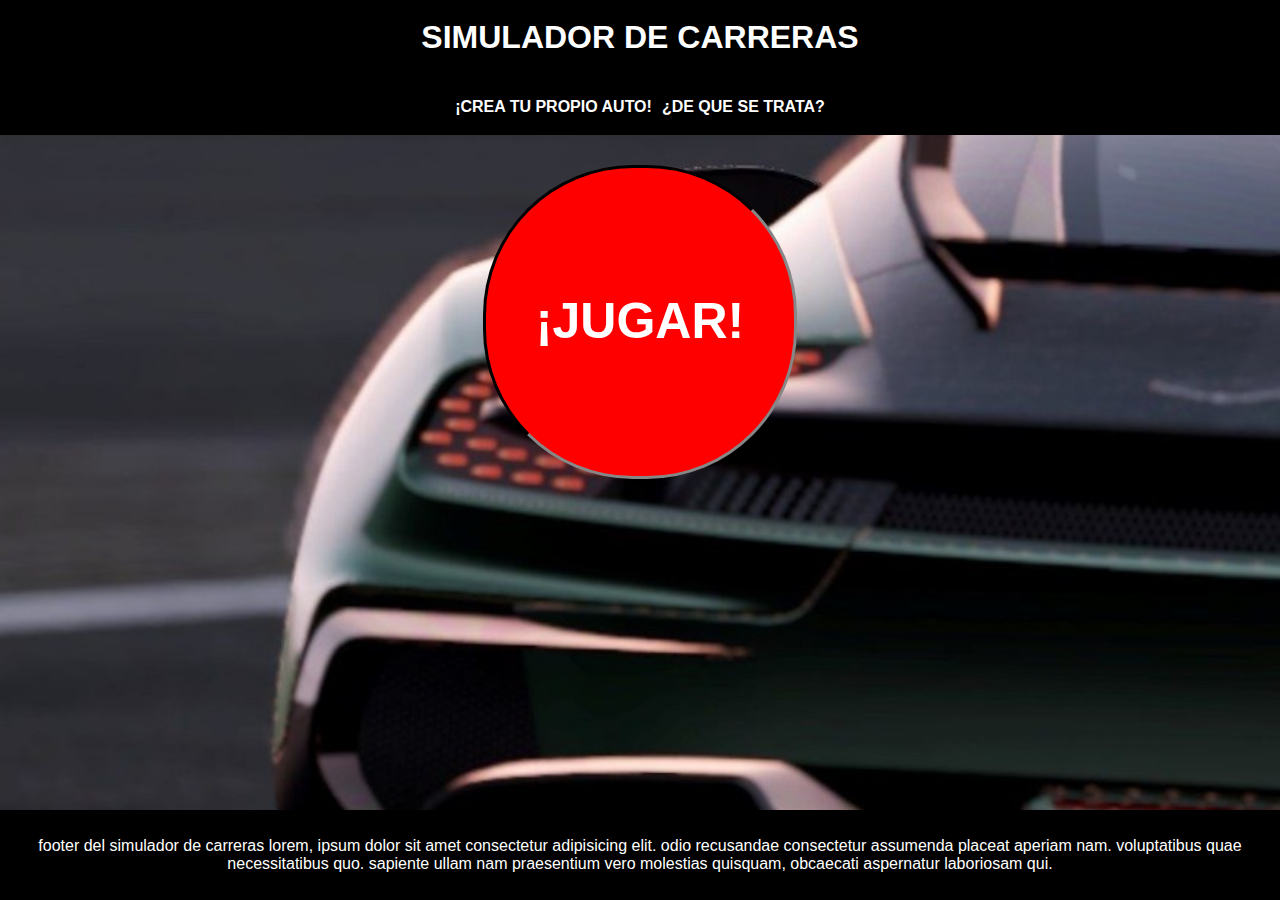
==== commit da3e1f58: "actualizacion" ====
--- a/index.html
+++ b/index.html
@@ -9,15 +9,24 @@
     <link rel="stylesheet" href="css/style.css">
   </head>
   <body class="menup">
-    <header>
-      <h1>simulador de carreras</h1>
-      <h2>¡crea tu propio auto!</h2>
+    <header class="barra">
+      <a href="index.html">
+        <h1>simulador de carreras</h1>
+      </a>
+      <div class="link">
+        <a href="armar.html" class="link__enlace">
+          <h4>¡crea tu propio auto!</h4>
+        </a>
+        <a href="informacion.html" class="link__enlace">
+          <h4>¿de que se trata?</h4>
+        </a>
+      </div>
     </header>
-    <a href="armar.html" class="contenedor boton">¡jugar!</a>
-    <footer id="barra">
-      <a href="informacion.html">
-        <h4>¿de que se trata?</h4>
-      </a>
+    <main class="contenedor">
+      <a href="armar.html" class="boton boton__index white">¡jugar!</a>
+    </main>
+    <footer class="barra">
+      <p>footer del simulador de carreras Lorem, ipsum dolor sit amet consectetur adipisicing elit. Odio recusandae consectetur assumenda placeat aperiam nam. Voluptatibus quae necessitatibus quo. Sapiente ullam nam praesentium vero molestias quisquam, obcaecati aspernatur laboriosam qui.</p>
     </footer>
   </body>
 </html>
--- a/css/style.css
+++ b/css/style.css
@@ -16,116 +16,37 @@
   padding:1rem 2rem;
   margin:auto 1rem;
 }
-header{
-  justify-content: center;
+a{
+  text-decoration: none;
   color: white;
-  background-color: black;
-  padding-top: .5rem;
-  margin-bottom: 2rem;
 }
 input{
-  margin: 3rem auto;
   background: none;
   border: none;
   text-decoration: none;
   text-transform: uppercase;
   font-size: 2.4rem;
   font-weight: 700;
-  color: white;
 }
 input:hover{
   color: red;
 }
-/*--aca empiezan las clases--*/
-/*menup, game y second son las clases con los distintos formatos*/
-.menup{
-  background-image: url(../imagenes/index.jpg);
-  background-position: center;
-  background-size: cover;
+/*GENERAL*/
+.white{
+  color: white;
 }
 .second{
   background-image: url(../imagenes/secondary.jpg);
   background-position: center;
   background-size:cover;
-}
-.contenedor{
-  max-width: 120rem;
-  margin: 0 auto;
-}
+}/*fondo de pantalla paginas no principales*/
 
-/*barra con botones en serie*/
-#barra{
-  display: flex;
-  justify-content: center;
-  background-color: black;
-  margin-top: 2rem;
-}
-#barra a{
-  color: white;
-  text-decoration:none;
-  margin-right: 2rem;
-}
-#barra a:last-of-type{
-  margin: 0;
-}
-#barra a:hover{
-  color: red;
-}
-
-/*pone modulos seguidos*/
-.aladear{
-  display: flex;
-  justify-content:space-around;
-}
-.block{
-  display: flex;
-  justify-content:space-around;
-}
-@media(max-width: 1000px){
-  .block{
-    flex-direction: column;
-  }
-}
-
-/*letra blanca*/
-.title{
-  color: white;
-}
-
-/*coloca objetos seguidos de su titulo y opuestos*/
-.seguidillo{
-  display: flex;
-  justify-content:space-between;
-  margin: .5rem;
-}
-/*fondo beige*/
-.beige{
-  background-color: beige;
-  margin-bottom: 1rem;
-  padding-top: 1rem;
-  padding-bottom: 1rem;
-}
-select{
-  padding: 1rem 2rem 1rem 2rem;
-  border-radius: .5rem;
-  border: none;
-  width: 100%;
-  color: #333333;
-  text-transform:uppercase;
-}
 .boton{
-  margin: 3rem auto;
-  display: flex;
-  flex-direction: column;
-  justify-content: center;
+  margin: 2rem auto;
+  padding: .4rem;
   background-color: red;
   text-decoration: none;
-  font-size: 5rem;
   font-weight: 700;
-  color: white;
-  width: 30rem;
-  height: 30rem;
-  border-radius: 15rem;
   border-style: inset;
   border-width: .3rem;
   border-color: #333333;
@@ -134,19 +55,104 @@
   background-color: darkred;
   color: #333333;
   border-style: outset;
-  border-color: #333333;
 }
-.margen-costados{
-  margin-left: 1rem;
-  margin-right: 1rem;
+
+.activo{
+  color: red;
+}/*indica en que pagina estas*/
+
+.aladear{
+  display: flex;
+  justify-content:space-around;
 }
-@media (max-width: 1000px) {
-  .margen-costados{
-    margin-left: 0;
+@media(max-width: 1024px){
+  .block{
+    flex-direction: column;
   }
+}/*ordena modulos*/
+
+/*INDEX*/
+.menup{
+  background-image: url(../imagenes/index.jpg);
+  background-position: center;
+  background-size: cover;
+}/*fondo de pantalla index*/
+
+header{
+  height: 15vh;
 }
+
+.barra{
+  display: flex;
+  flex-direction: column;
+  justify-content: center;
+  background-color: black;;
+  color: white;
+}/*barra con fondo negro*/
+
+.link{
+  display: flex;
+  flex-direction: row;
+  justify-content: center;
+  gap: 1rem;
+}/*enlaces en horizontal debajo del titulo*/
+
+.link__enlace:hover{
+  color: red;
+}/*enlace cuando le ponen el mouse encima*/
+
+.contenedor{
+  width: calc(100vw - 2rem);
+  max-width: 120rem;
+  margin: 1rem auto;
+  min-height: calc(75vh - 2rem);
+}/*tamaño de la entrada principal de la pagina*/
+
+.boton__index{
+  display: flex;
+  flex-direction: column;
+  justify-content: center;
+  font-size: 5rem;
+  width: 30rem;
+  height: 30rem;
+  border-radius: 15rem;
+}
+
+/*ARMAR.HTML*/
+select{
+  padding: .5rem 2rem;
+  border-radius: .5rem;
+  border: none;
+  width: 100%;
+  color: #333333;
+  text-transform:uppercase;
+  margin-bottom: .5rem;
+}
+
+/*INFORMACION*/
+.grid{
+  display: grid;
+  gap: 1rem;
+  grid-template-columns: 1fr 1fr;
+}/*distribuye los autos con su titulo de manera equitativa*/
+.grid_1_3{
+  display: grid;
+  grid-template-columns: 1fr 3fr;
+}/*le da un cuarto de espacio a la seccion de motores y 3 a la de transmision*/
+.beige{
+  background-color: beige;
+  margin: .5rem;
+  padding: 1rem;
+}/*fondo beige con un pequeño margen*/
+
 #canvas{
   background-color: beige;
   width: calc(100% - 3rem);
   height: calc(50% - 3rem);
 }
+
+/*footer*/
+footer{
+  text-transform: lowercase;
+  height: 10vh;
+}
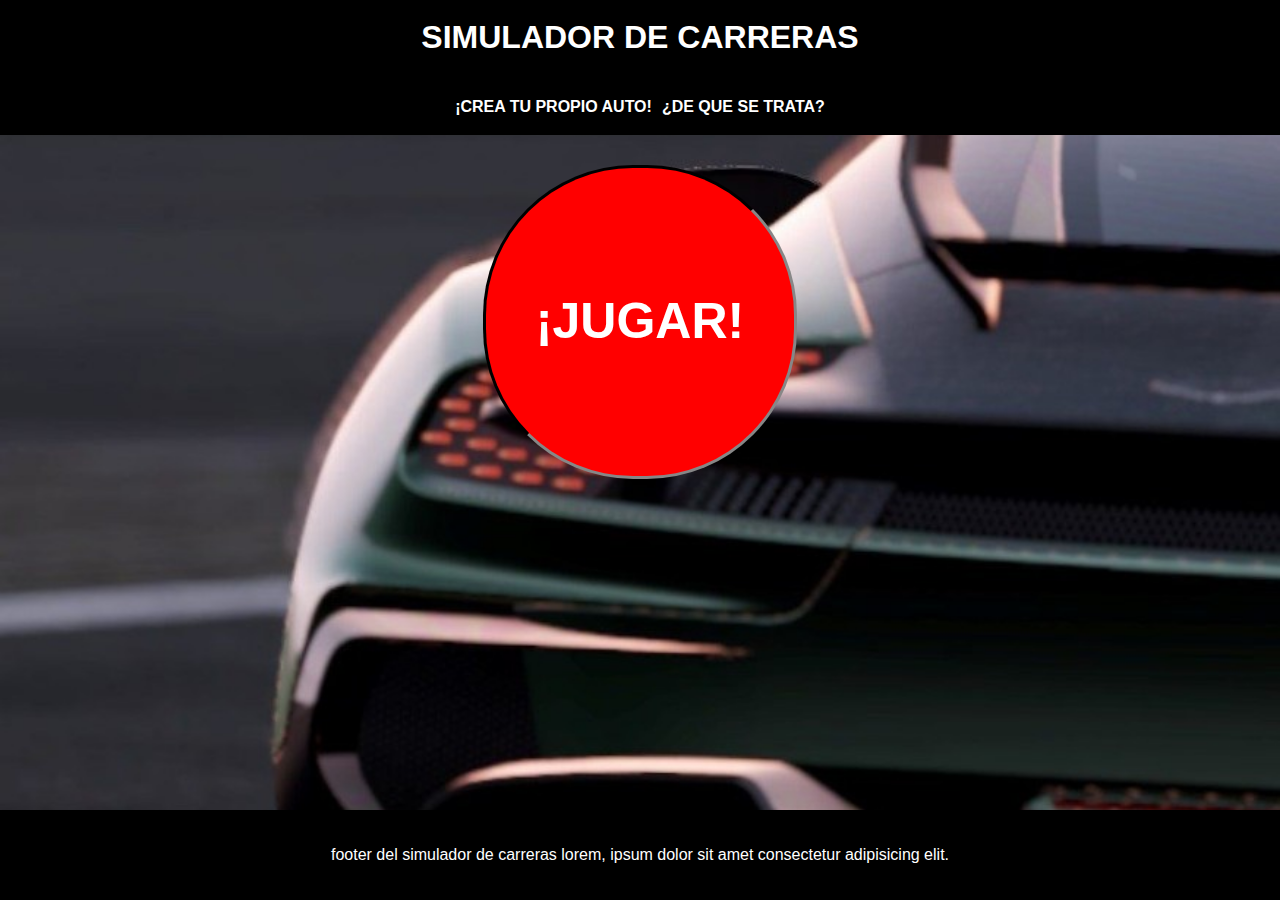
==== commit ca5cb816: "borrar lorem" ====
--- a/index.html
+++ b/index.html
@@ -22,11 +22,13 @@
         </a>
       </div>
     </header>
+
     <main class="contenedor">
       <a href="armar.html" class="boton boton__index white">¡jugar!</a>
     </main>
+
     <footer class="barra">
-      <p>footer del simulador de carreras Lorem, ipsum dolor sit amet consectetur adipisicing elit. Odio recusandae consectetur assumenda placeat aperiam nam. Voluptatibus quae necessitatibus quo. Sapiente ullam nam praesentium vero molestias quisquam, obcaecati aspernatur laboriosam qui.</p>
+      <p>footer del simulador de carreras Lorem, ipsum dolor sit amet consectetur adipisicing elit.</p>
     </footer>
   </body>
 </html>
--- a/css/style.css
+++ b/css/style.css
@@ -20,17 +20,6 @@
   text-decoration: none;
   color: white;
 }
-input{
-  background: none;
-  border: none;
-  text-decoration: none;
-  text-transform: uppercase;
-  font-size: 2.4rem;
-  font-weight: 700;
-}
-input:hover{
-  color: red;
-}
 /*GENERAL*/
 .white{
   color: white;
@@ -47,6 +36,8 @@
   background-color: red;
   text-decoration: none;
   font-weight: 700;
+  font-size: 2.4rem;
+  text-transform: uppercase;
   border-style: inset;
   border-width: .3rem;
   border-color: #333333;
@@ -129,6 +120,16 @@
   margin-bottom: .5rem;
 }
 
+#canvas{
+  background-image: url(../imagenes/calle.jpg);
+  background-position: center;
+  background-size: inherit;
+  width: 100%;
+  max-width: 120rem;
+  height: calc(60rem - 10rem);
+  margin-bottom: 1rem;
+}
+
 /*INFORMACION*/
 .grid{
   display: grid;
@@ -145,12 +146,6 @@
   padding: 1rem;
 }/*fondo beige con un pequeño margen*/
 
-#canvas{
-  background-color: beige;
-  width: calc(100% - 3rem);
-  height: calc(50% - 3rem);
-}
-
 /*footer*/
 footer{
   text-transform: lowercase;
